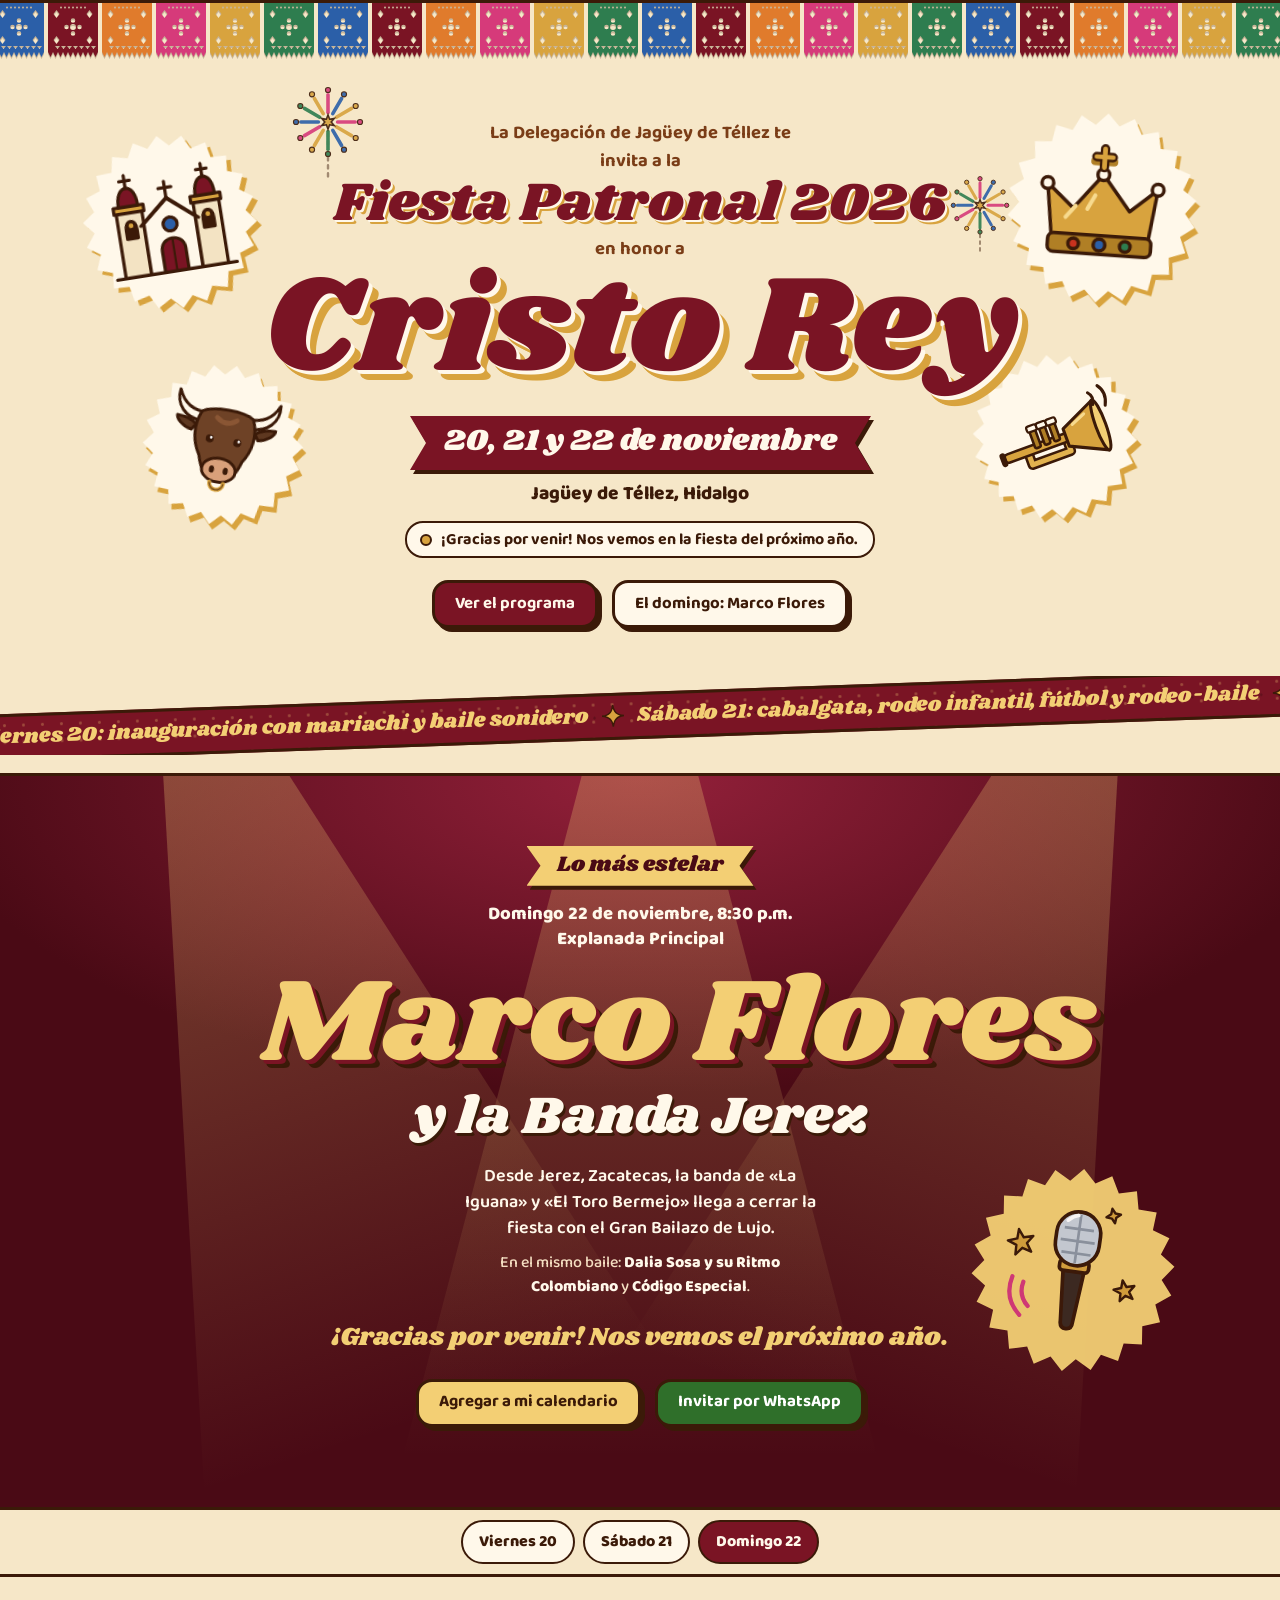
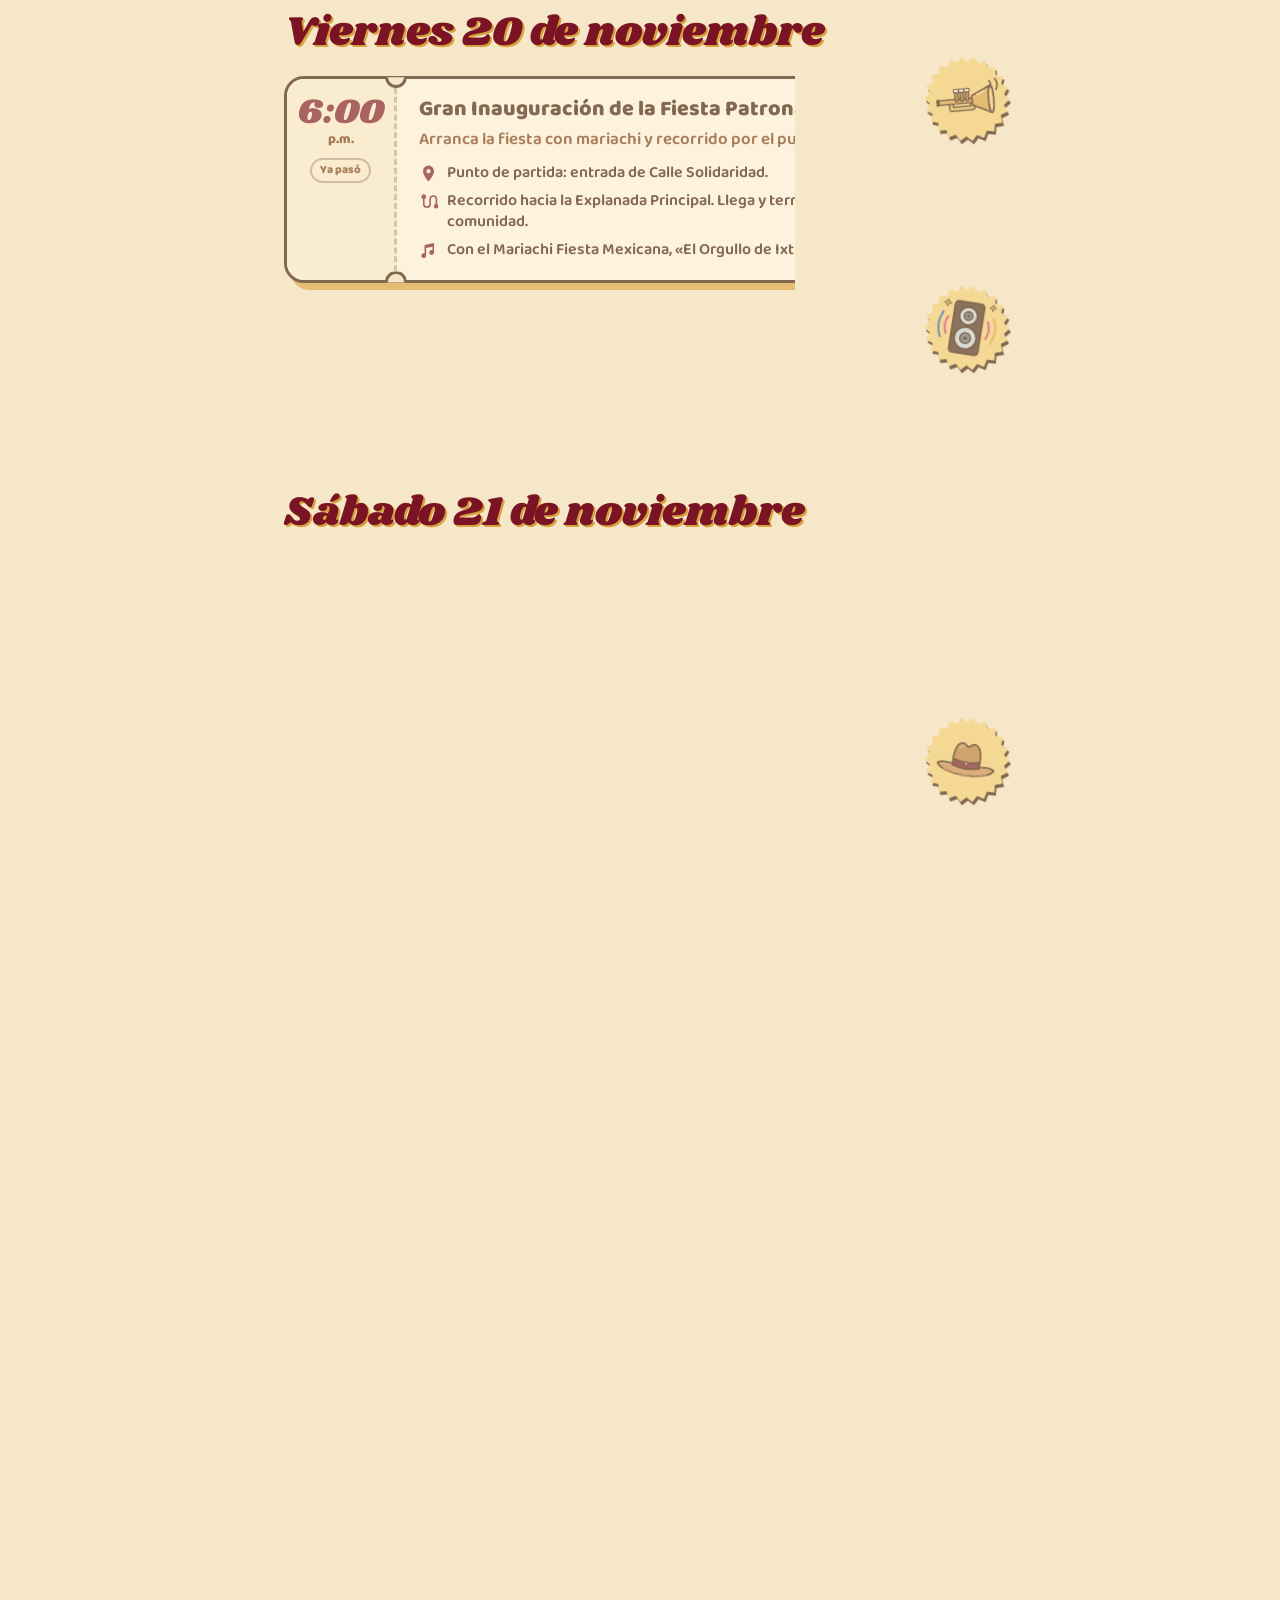
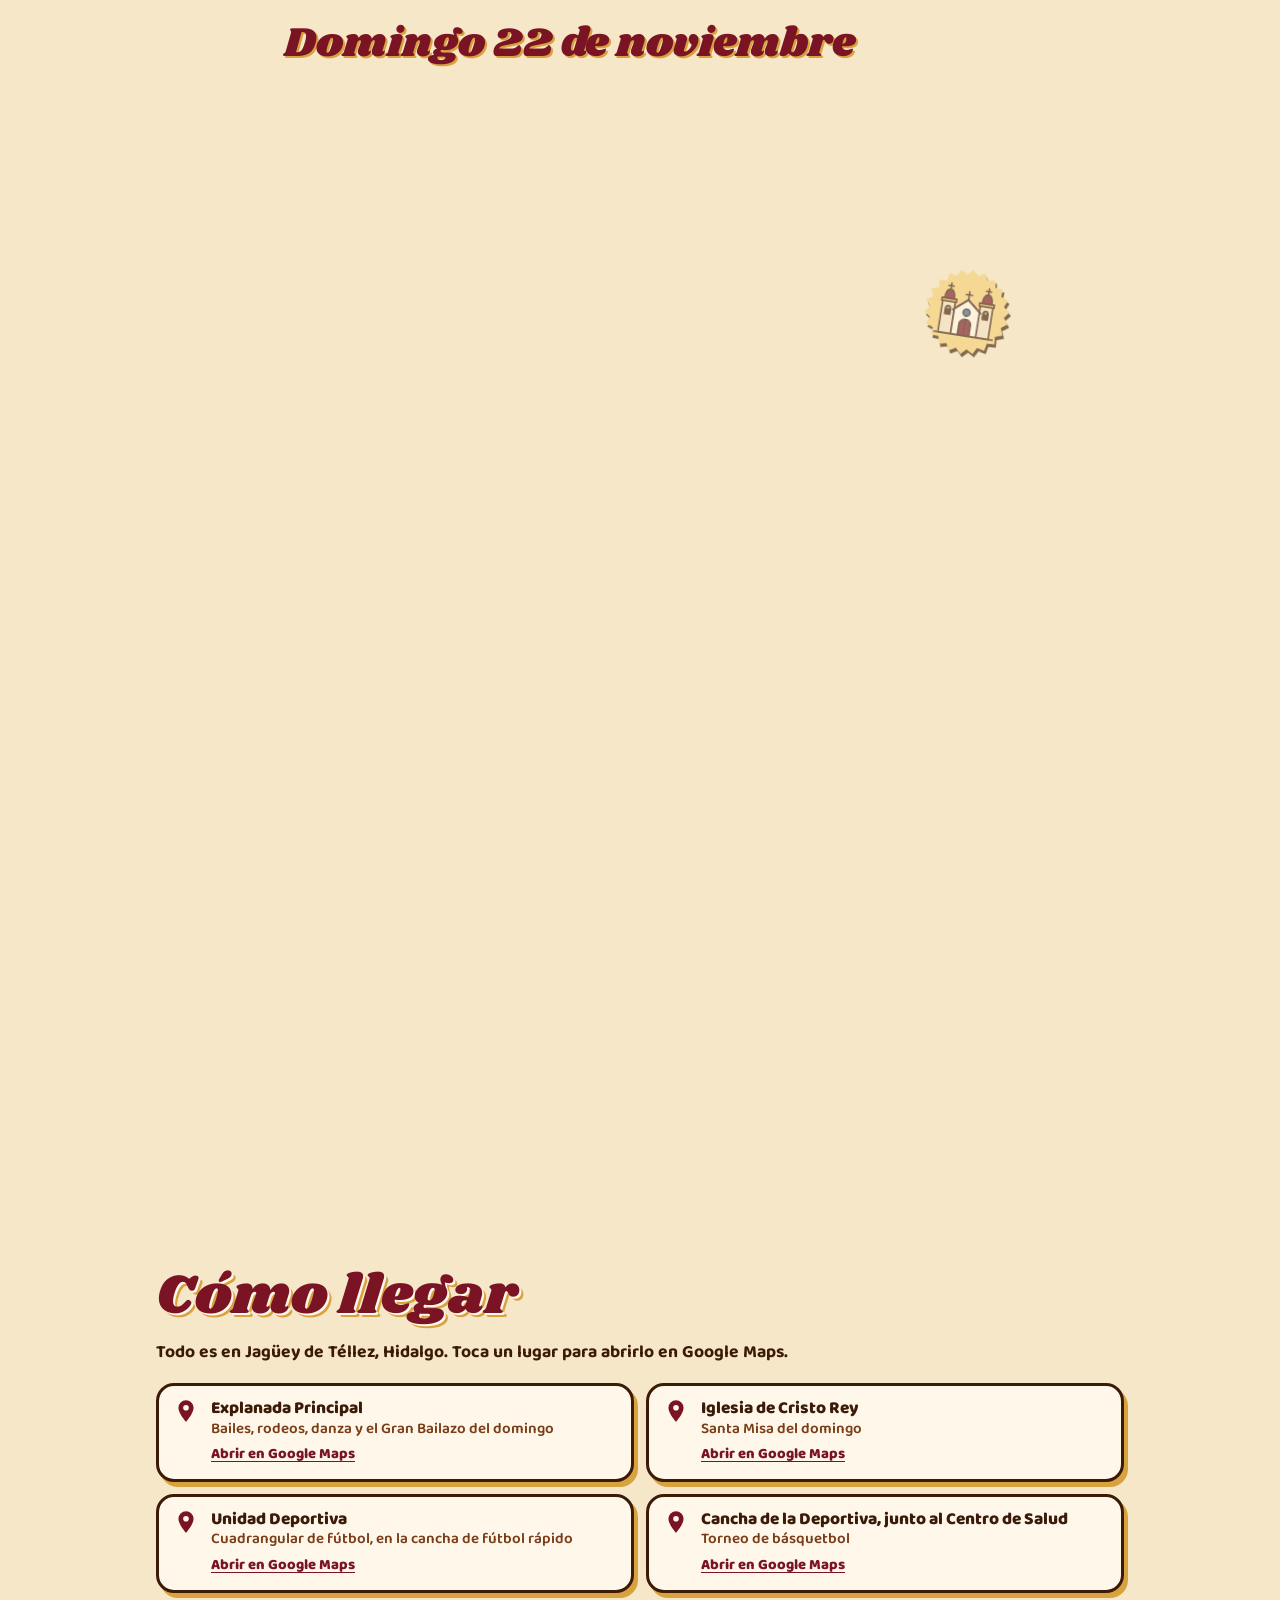
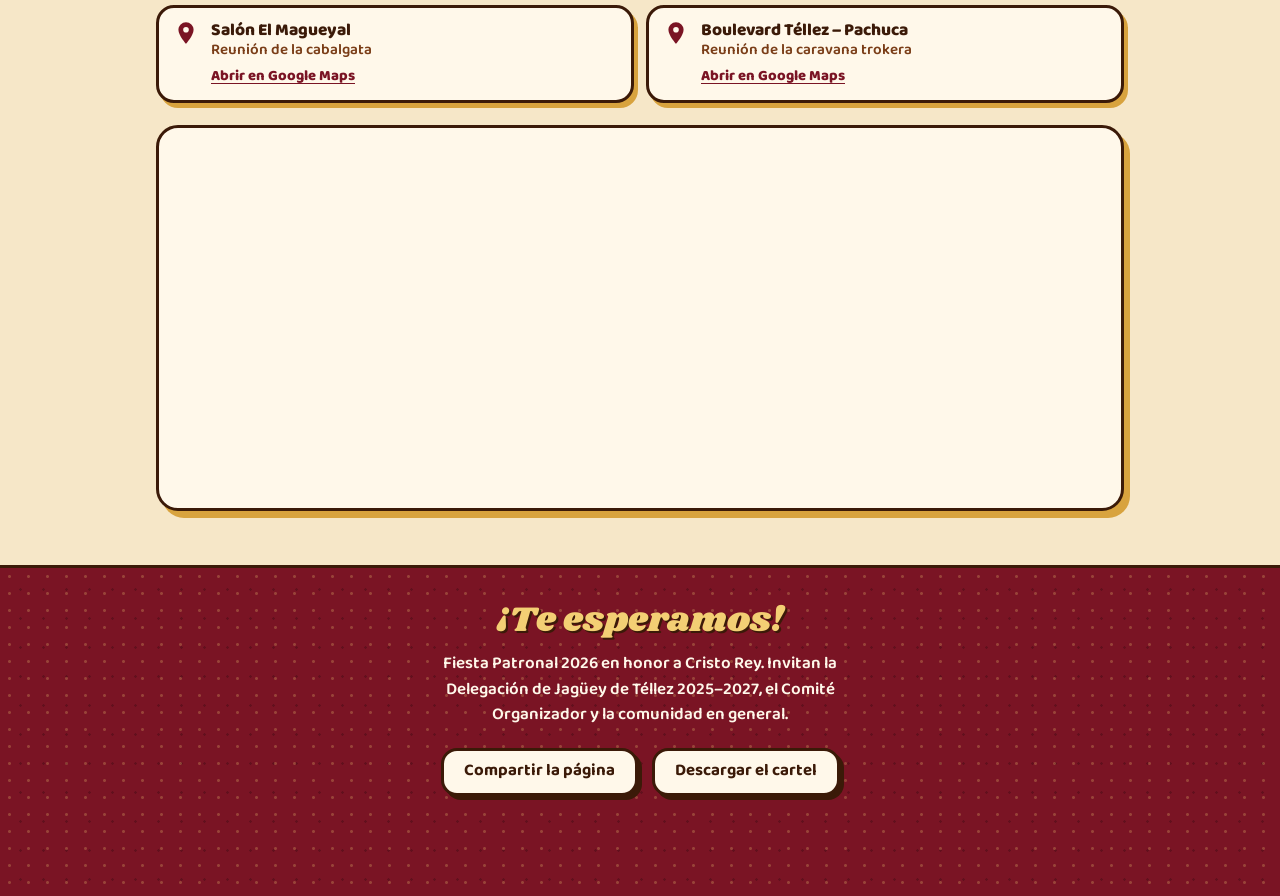
==== index.html @ e224f682 "Página de la Fiesta Patronal 2026 en honor a Cristo Rey Programa de los tres días tipo boleto con lo" ====
<!doctype html>
<html lang="es-MX">
<head>
  <meta charset="utf-8">
  <meta name="viewport" content="width=device-width, initial-scale=1, viewport-fit=cover">
  <title>Fiesta Patronal de Cristo Rey 2026 · Jagüey de Téllez · 20, 21 y 22 de noviembre</title>
  <meta name="description" content="Programa completo de la Fiesta Patronal 2026 en honor a Cristo Rey en Jagüey de Téllez, Hidalgo. Domingo 22, 8:30 p.m.: Marco Flores y la Banda Jerez en la Explanada Principal.">
  <meta name="theme-color" content="#7A1424">
  <link rel="canonical" href="https://ivanvl-18.github.io/Fiesta-Cristo-Rey/">

  <meta property="og:type" content="website">
  <meta property="og:locale" content="es_MX">
  <meta property="og:site_name" content="Fiesta de Cristo Rey · Jagüey de Téllez">
  <meta property="og:title" content="Fiesta Patronal de Cristo Rey 2026 en Jagüey de Téllez">
  <meta property="og:description" content="20, 21 y 22 de noviembre. Lo más estelar: domingo 22, 8:30 p.m., Marco Flores y la Banda Jerez. Mira todo el programa.">
  <meta property="og:url" content="https://ivanvl-18.github.io/Fiesta-Cristo-Rey/">
  <meta property="og:image" content="https://ivanvl-18.github.io/Fiesta-Cristo-Rey/img/og-image.jpg?v=1">
  <meta property="og:image:secure_url" content="https://ivanvl-18.github.io/Fiesta-Cristo-Rey/img/og-image.jpg?v=1">
  <meta property="og:image:type" content="image/jpeg">
  <meta property="og:image:width" content="1200">
  <meta property="og:image:height" content="630">
  <meta property="og:image:alt" content="Fiesta Patronal de Cristo Rey 2026 en Jagüey de Téllez. Domingo 22: Marco Flores y la Banda Jerez">
  <meta name="twitter:card" content="summary_large_image">
  <meta name="twitter:title" content="Fiesta Patronal de Cristo Rey 2026 en Jagüey de Téllez">
  <meta name="twitter:description" content="Domingo 22, 8:30 p.m.: Marco Flores y la Banda Jerez. Mira todo el programa.">
  <meta name="twitter:image" content="https://ivanvl-18.github.io/Fiesta-Cristo-Rey/img/og-image.jpg?v=1">

  <link rel="icon" href="favicon.ico" sizes="32x32">
  <link rel="icon" type="image/png" sizes="32x32" href="img/favicon-32.png">
  <link rel="icon" type="image/png" sizes="192x192" href="img/icon-192.png">
  <link rel="apple-touch-icon" href="img/apple-touch-icon.png">
  <meta name="apple-mobile-web-app-title" content="Cristo Rey">
  <link rel="manifest" href="site.webmanifest">

  <link rel="preload" href="fonts/shrikhand-latin-400-normal.woff2" as="font" type="font/woff2" crossorigin>
  <link rel="preload" href="fonts/baloo-2-latin-700-normal.woff2" as="font" type="font/woff2" crossorigin>
  <link rel="stylesheet" href="css/styles.css?v=1">

  <script type="application/ld+json">
  {
    "@context": "https://schema.org",
    "@type": "Festival",
    "name": "Fiesta Patronal 2026 en honor a Cristo Rey",
    "startDate": "2026-11-20T18:00:00-06:00",
    "endDate": "2026-11-23T02:30:00-06:00",
    "eventStatus": "https://schema.org/EventScheduled",
    "eventAttendanceMode": "https://schema.org/OfflineEventAttendanceMode",
    "url": "https://ivanvl-18.github.io/Fiesta-Cristo-Rey/",
    "image": "https://ivanvl-18.github.io/Fiesta-Cristo-Rey/img/og-image.jpg",
    "location": {
      "@type": "Place",
      "name": "Explanada Principal de Jagüey de Téllez",
      "address": { "@type": "PostalAddress", "addressLocality": "Jagüey de Téllez", "addressRegion": "Hidalgo", "addressCountry": "MX" }
    },
    "organizer": { "@type": "Organization", "name": "Delegación Jagüey de Téllez" },
    "subEvent": [{
      "@type": "MusicEvent",
      "name": "Gran Bailazo de Lujo con Marco Flores y la Banda Jerez",
      "startDate": "2026-11-22T20:30:00-06:00",
      "location": { "@type": "Place", "name": "Explanada Principal de Jagüey de Téllez", "address": { "@type": "PostalAddress", "addressLocality": "Jagüey de Téllez", "addressRegion": "Hidalgo", "addressCountry": "MX" } },
      "performer": [
        { "@type": "MusicGroup", "name": "Marco Flores y la Banda Jerez" },
        { "@type": "MusicGroup", "name": "Dalia Sosa y su Ritmo Colombiano" },
        { "@type": "MusicGroup", "name": "Código Especial" }
      ]
    }]
  }
  </script>
</head>
<body>
<svg xmlns="http://www.w3.org/2000/svg" class="sprite" aria-hidden="true" focusable="false">
<symbol id="i-sello" viewBox="0 0 120 120"><path d="M60.0 2.0 L67.3 9.5 L76.3 4.3 L81.2 13.6 L91.4 11.2 L93.4 21.5 L103.8 22.0 L102.9 32.4 L112.8 35.9 L108.9 45.6 L117.4 51.7 L111.0 60.0 L117.4 68.3 L108.9 74.4 L112.8 84.1 L102.9 87.6 L103.8 98.0 L93.4 98.5 L91.4 108.8 L81.2 106.4 L76.3 115.7 L67.3 110.5 L60.0 118.0 L52.7 110.5 L43.7 115.7 L38.8 106.4 L28.6 108.8 L26.6 98.5 L16.2 98.0 L17.1 87.6 L7.2 84.1 L11.1 74.4 L2.6 68.3 L9.0 60.0 L2.6 51.7 L11.1 45.6 L7.2 35.9 L17.1 32.4 L16.2 22.0 L26.6 21.5 L28.6 11.2 L38.8 13.6 L43.7 4.3 L52.7 9.5Z"/></symbol>
<symbol id="i-iglesia" viewBox="0 0 120 120"><g stroke="#3B1A08" stroke-width="3" stroke-linejoin="round" stroke-linecap="round">
  <path d="M12 106V46h24v60zM84 106V46h24v60z" fill="#F3E3C3"/>
  <path d="M10 46h28v-6H10zM82 46h28v-6H82z" fill="#D8A33E"/>
  <path d="M15 40c0-11 4-17 9-17s9 6 9 17zM87 40c0-11 4-17 9-17s9 6 9 17z" fill="#7A1424"/>
  <path d="M24 23V11M19 16h10M96 23V11M91 16h10" fill="none"/>
  <path d="M19 62c0-5 2-8 5-8s5 3 5 8v8H19zM91 62c0-5 2-8 5-8s5 3 5 8v8H91z" fill="#3B1A08"/>
  <path d="M36 106V58l24-20 24 20v48z" fill="#FFF8EA"/>
  <path d="M33 60l27-23 27 23" fill="none"/>
  <path d="M60 37V22M54 28h12" fill="none"/>
  <circle cx="60" cy="62" r="6.5" fill="#2B5FA8"/>
  <path d="M49 106V86c0-7 5-11 11-11s11 4 11 11v20z" fill="#7A1424"/>
  <path d="M4 106h112" fill="none"/>
</g>
<path d="M60 75v31" stroke="#3B1A08" stroke-width="2"/>
<g fill="#D8A33E"><circle cx="24" cy="58" r="2.2"/><circle cx="96" cy="58" r="2.2"/></g></symbol>
<symbol id="i-corona" viewBox="0 0 120 120"><g stroke="#3B1A08" stroke-width="3" stroke-linejoin="round" stroke-linecap="round">
  <path d="M60 34V14M52 21h16" fill="none" stroke="#B07F25" stroke-width="7"/>
  <path d="M60 34V14M52 21h16" fill="none" stroke="#3B1A08" stroke-width="3" opacity="0"/>
  <path d="M19 88L13 42l23 20 24-30 24 30 23-20-6 46z" fill="#D8A33E"/>
  <rect x="16" y="84" width="88" height="16" rx="5" fill="#B07F25"/>
  <circle cx="13" cy="42" r="5" fill="#FFF8EA"/><circle cx="107" cy="42" r="5" fill="#FFF8EA"/><circle cx="60" cy="32" r="5" fill="#FFF8EA"/>
  <circle cx="38" cy="92" r="4.5" fill="#C8321E"/><circle cx="60" cy="92" r="5" fill="#2B5FA8"/><circle cx="82" cy="92" r="4.5" fill="#2E7D4F"/>
</g>
<path d="M60 26V10M53 17h14" fill="none" stroke="#3B1A08" stroke-width="8" stroke-linecap="round"/>
<path d="M60 26V10M53 17h14" fill="none" stroke="#D8A33E" stroke-width="4" stroke-linecap="round"/>
<path d="M30 70l8-10M48 62l6-12" stroke="#F7DA8E" stroke-width="3.5" stroke-linecap="round"/></symbol>
<symbol id="i-trompeta" viewBox="0 0 120 120"><g transform="rotate(-14 60 60)">
  <path d="M30 64v14h40v-14" fill="none" stroke="#3B1A08" stroke-width="10" stroke-linecap="round" stroke-linejoin="round"/><path d="M30 64v14h40v-14" fill="none" stroke="#E2B24E" stroke-width="5" stroke-linecap="round" stroke-linejoin="round"/>
  <path d="M10 64h64" fill="none" stroke="#3B1A08" stroke-width="11" stroke-linecap="round" stroke-linejoin="round"/><path d="M10 64h64" fill="none" stroke="#D8A33E" stroke-width="6" stroke-linecap="round" stroke-linejoin="round"/>
  <path d="M70 55L106 38c5 12 5 40 0 52L70 73z" fill="#D8A33E" stroke="#3B1A08" stroke-width="3" stroke-linejoin="round"/>
  <ellipse cx="106" cy="64" rx="5" ry="26" fill="#F3CF74" stroke="#3B1A08" stroke-width="3"/>
  <g stroke="#3B1A08" stroke-width="2.5" fill="#B07F25">
    <rect x="38" y="46" width="6" height="18" rx="2"/><rect x="48" y="46" width="6" height="18" rx="2"/><rect x="58" y="46" width="6" height="18" rx="2"/>
  </g>
  <g fill="#FFF8EA" stroke="#3B1A08" stroke-width="2.2"><rect x="36" y="41" width="10" height="6" rx="2"/><rect x="46" y="41" width="10" height="6" rx="2"/><rect x="56" y="41" width="10" height="6" rx="2"/></g>
  <path d="M5 60v8" stroke="#3B1A08" stroke-width="6" stroke-linecap="round"/>
  <path d="M80 54l14-6" stroke="#F7DA8E" stroke-width="3" stroke-linecap="round"/>
</g>
<g fill="none" stroke="#3B1A08" stroke-width="3" stroke-linecap="round"><path d="M96 20q6 4 4 12"/><path d="M106 14q9 7 6 20"/></g></symbol>
<symbol id="i-bocina" viewBox="0 0 120 120"><g stroke="#3B1A08" stroke-width="3" stroke-linejoin="round">
  <rect x="32" y="12" width="56" height="98" rx="7" fill="#4A2A1A"/>
  <circle cx="60" cy="38" r="17" fill="#C9D1D9"/><circle cx="60" cy="38" r="8" fill="#6B7280"/>
  <circle cx="60" cy="80" r="21" fill="#C9D1D9"/><circle cx="60" cy="80" r="10" fill="#6B7280"/>
</g>
<circle cx="60" cy="38" r="3" fill="#3B1A08"/><circle cx="60" cy="80" r="3.5" fill="#3B1A08"/>
<g fill="none" stroke-width="4" stroke-linecap="round">
  <path d="M22 44q-8 16 0 32" stroke="#D63A7A"/><path d="M12 36q-12 24 0 48" stroke="#2B5FA8"/>
  <path d="M98 44q8 16 0 32" stroke="#D63A7A"/><path d="M108 36q12 24 0 48" stroke="#D8A33E"/>
</g>
<g fill="#D8A33E" stroke="#3B1A08" stroke-width="1.6"><path d="M18.0 11.0 L20.1 15.9 L25.0 18.0 L20.1 20.1 L18.0 25.0 L15.9 20.1 L11.0 18.0 L15.9 15.9Z"/><path d="M104.0 10.0 L105.8 14.2 L110.0 16.0 L105.8 17.8 L104.0 22.0 L102.2 17.8 L98.0 16.0 L102.2 14.2Z"/></g></symbol>
<symbol id="i-herradura" viewBox="0 0 120 120"><path d="M34 18C14 46 18 94 60 100c42-6 46-54 26-82" fill="none" stroke="#3B1A08" stroke-width="27" stroke-linecap="round"/>
<path d="M34 18C14 46 18 94 60 100c42-6 46-54 26-82" fill="none" stroke="#A9B3BC" stroke-width="20" stroke-linecap="round"/>
<path d="M30 34C20 58 26 88 60 92" fill="none" stroke="#E5EAEE" stroke-width="4" stroke-linecap="round"/>
<g fill="#3B1A08"><circle cx="31" cy="44" r="2.6"/><circle cx="28" cy="62" r="2.6"/><circle cx="33" cy="80" r="2.6"/><circle cx="89" cy="44" r="2.6"/><circle cx="92" cy="62" r="2.6"/><circle cx="87" cy="80" r="2.6"/></g>
<g stroke="#3B1A08" stroke-width="2.5" stroke-linejoin="round"><path d="M50 98l10 16 10-16z" fill="#7A1424"/><circle cx="60" cy="98" r="7" fill="#D8A33E"/></g></symbol>
<symbol id="i-sombrero" viewBox="0 0 120 120"><g stroke="#3B1A08" stroke-width="3" stroke-linejoin="round">
  <path d="M6 74c14 22 94 22 108 0-8-7-20-4-28-3H34c-8-1-20-4-28 3z" fill="#C98A4B"/>
  <path d="M35 74c-3-26 3-46 15-44 6 1 8 6 10 6s4-5 10-6c12-2 18 18 15 44z" fill="#B87835"/>
  <path d="M36 62c15 5 33 5 48 0l1 12c-16 5-34 5-50 0z" fill="#7A1424"/>
</g>
<path d="M44 40q4-6 8-4" fill="none" stroke="#DDA46A" stroke-width="3" stroke-linecap="round"/>
<path d="M20 84q40 12 80 0" fill="none" stroke="#9A6430" stroke-width="2.5" stroke-linecap="round"/>
<g fill="#D8A33E" stroke="#3B1A08" stroke-width="1.6"><path d="M60.0 63.0 L61.3 66.2 L64.8 66.5 L62.1 68.7 L62.9 72.0 L60.0 70.2 L57.1 72.0 L57.9 68.7 L55.2 66.5 L58.7 66.2Z"/></g></symbol>
<symbol id="i-balon" viewBox="0 0 120 120"><circle cx="60" cy="60" r="45" fill="#FFF8EA" stroke="#3B1A08" stroke-width="3"/>
<path d="M60.0 45.0L60.0 22.0M74.3 55.4L96.1 48.3M68.8 72.1L82.3 90.7M51.2 72.1L37.7 90.7M45.7 55.4L23.9 48.3" stroke="#3B1A08" stroke-width="2.6"/>
<path d="M46.2 18.2 L51.9 23.9 L68.1 23.9 L73.8 18.2ZM95.4 33.9 L91.8 41.2 L96.8 56.5 L104.0 60.3ZM95.7 85.7 L87.8 84.5 L74.7 94.0 L73.4 101.9ZM46.6 101.9 L45.3 94.0 L32.2 84.5 L24.3 85.7ZM16.0 60.3 L23.2 56.5 L28.2 41.2 L24.6 33.9Z" fill="#3B1A08" stroke="#3B1A08" stroke-width="2" stroke-linejoin="round"/>
<path d="M60.0 45.0 L74.3 55.4 L68.8 72.1 L51.2 72.1 L45.7 55.4Z" fill="#3B1A08"/>
<path d="M30 40q8-12 22-16" fill="none" stroke="#FFFFFF" stroke-width="4" stroke-linecap="round"/></symbol>
<symbol id="i-toro" viewBox="0 0 120 120"><g stroke="#3B1A08" stroke-width="3" stroke-linejoin="round" stroke-linecap="round">
  <path d="M36 40C18 40 7 28 9 12c6 14 16 19 31 19z" fill="#FFF8EA"/>
  <path d="M84 40c18 0 29-12 27-28-6 14-16 19-31 19z" fill="#FFF8EA"/>
  <path d="M26 50c-10-2-16-8-16-12 8 0 15 2 20 6zM94 50c10-2 16-8 16-12-8 0-15 2-20 6z" fill="#5E3820"/>
  <path d="M34 30c10-7 42-7 52 0 7 15 4 32-4 44-4 14-11 24-22 24s-18-10-22-24c-8-12-11-29-4-44z" fill="#6E4226"/>
  <ellipse cx="60" cy="86" rx="17" ry="12" fill="#D9A07A"/>
  <path d="M53 99a7 7 0 0 0 14 0" fill="none" stroke="#D8A33E" stroke-width="4"/>
</g>
<path d="M53 99a7 7 0 0 0 14 0" fill="none" stroke="#3B1A08" stroke-width="1.5" opacity=".6"/>
<g fill="#3B1A08"><ellipse cx="53" cy="86" rx="2.6" ry="3.6"/><ellipse cx="67" cy="86" rx="2.6" ry="3.6"/><circle cx="46" cy="56" r="4"/><circle cx="74" cy="56" r="4"/></g>
<g fill="#FFFFFF"><circle cx="47.3" cy="54.6" r="1.3"/><circle cx="75.3" cy="54.6" r="1.3"/></g>
<path d="M50 34q10 8 20 0" fill="none" stroke="#8A5634" stroke-width="5" stroke-linecap="round"/></symbol>
<symbol id="i-trailer" viewBox="0 0 120 120"><g stroke="#3B1A08" stroke-width="3" stroke-linejoin="round">
  <rect x="6" y="34" width="62" height="48" rx="3" fill="#FFF8EA"/>
  <path d="M68 46h22l14 16v22H68z" fill="#C8321E"/>
  <path d="M80 50h9l10 12H80z" fill="#BFE0F5"/>
  <rect x="70" y="24" width="6" height="22" rx="2" fill="#C9D1D9"/>
  <path d="M100 76h8v8h-8z" fill="#D8A33E"/>
</g>
<path d="M14 46h46M14 58h46M14 70h46" stroke="#D8A33E" stroke-width="4" stroke-linecap="round"/>
<g stroke="#3B1A08" stroke-width="3"><circle cx="22" cy="88" r="9" fill="#2A2A2A"/><circle cx="42" cy="88" r="9" fill="#2A2A2A"/><circle cx="78" cy="88" r="9" fill="#2A2A2A"/><circle cx="96" cy="88" r="9" fill="#2A2A2A"/></g>
<g fill="#C9D1D9"><circle cx="22" cy="88" r="3.5"/><circle cx="42" cy="88" r="3.5"/><circle cx="78" cy="88" r="3.5"/><circle cx="96" cy="88" r="3.5"/></g>
<g fill="none" stroke="#3B1A08" stroke-width="2.5" stroke-linecap="round" opacity=".55"><path d="M73 18q-4-4 0-8"/><path d="M80 16q-4-4 0-8"/></g></symbol>
<symbol id="i-basquet" viewBox="0 0 120 120"><circle cx="60" cy="62" r="43" fill="#E07B2C" stroke="#3B1A08" stroke-width="3"/>
<g fill="none" stroke="#3B1A08" stroke-width="3" stroke-linecap="round">
  <path d="M17 62h86M60 19v86"/>
  <path d="M30 31c14 16 14 46 0 62M90 31c-14 16-14 46 0 62"/>
</g>
<path d="M34 38q8-10 20-13" fill="none" stroke="#F6B26B" stroke-width="4" stroke-linecap="round"/></symbol>
<symbol id="i-danza" viewBox="0 0 120 120"><g stroke="#3B1A08" stroke-width="3" stroke-linejoin="round" stroke-linecap="round">
  <path d="M51 40C32 58 14 80 6 100c8 6 14-2 20 4 6-6 13 2 19-4 6 6 13-2 19 4 6-6 13 2 19-4 6 6 12-2 18 4 6-6 10 2 14-4-8-20-26-42-45-60z" fill="#D63A7A"/>
  <path d="M48 20c-6 2-10 8-9 14l9 2 2 6h20l2-6 9-2c1-6-3-12-9-14-6 4-18 4-24 0z" fill="#FFF8EA"/>
</g>
<path d="M20 86c26 6 54 6 80 0" fill="none" stroke="#D8A33E" stroke-width="5" stroke-linecap="round"/>
<path d="M14 96c30 5 62 5 92 0" fill="none" stroke="#2E7D4F" stroke-width="4" stroke-linecap="round"/>
<path d="M32 68c18 5 38 5 56 0" fill="none" stroke="#2B5FA8" stroke-width="4" stroke-linecap="round"/>
<path d="M51 42h18" stroke="#7A1424" stroke-width="5" stroke-linecap="round"/>
<g fill="#D8A33E" stroke="#3B1A08" stroke-width="1.6"><path d="M100.0 19.0 L102.1 23.9 L107.0 26.0 L102.1 28.1 L100.0 33.0 L97.9 28.1 L93.0 26.0 L97.9 23.9Z"/><path d="M18.0 28.0 L19.8 32.2 L24.0 34.0 L19.8 35.8 L18.0 40.0 L16.2 35.8 L12.0 34.0 L16.2 32.2Z"/></g></symbol>
<symbol id="i-microfono" viewBox="0 0 120 120"><g transform="rotate(18 60 60)">
  <g stroke="#3B1A08" stroke-width="3" stroke-linejoin="round">
    <path d="M51 56h18l-4 46c0 4-2 6-5 6s-5-2-5-6z" fill="#3B2A22"/>
    <rect x="48" y="52" width="24" height="9" rx="3" fill="#D8A33E"/>
    <rect x="42" y="12" width="36" height="44" rx="18" fill="#C9D1D9"/>
  </g>
  <path d="M48 26h24M46 36h28M48 46h24M60 14v40" stroke="#8D97A3" stroke-width="2.2"/>
  <path d="M50 20q4-4 8-5" stroke="#FFFFFF" stroke-width="3" stroke-linecap="round" fill="none"/>
</g>
<g fill="#D8A33E" stroke="#3B1A08" stroke-width="2" stroke-linejoin="round">
  <path d="M22.0 19.0 L24.7 26.3 L32.5 26.6 L26.4 31.4 L28.5 38.9 L22.0 34.6 L15.5 38.9 L17.6 31.4 L11.5 26.6 L19.3 26.3Z"/><path d="M98.0 75.0 L100.2 80.9 L106.6 81.2 L101.6 85.2 L103.3 91.3 L98.0 87.8 L92.7 91.3 L94.4 85.2 L89.4 81.2 L95.8 80.9Z"/><path d="M100.0 16.0 L101.8 20.2 L106.0 22.0 L101.8 23.8 L100.0 28.0 L98.2 23.8 L94.0 22.0 L98.2 20.2Z"/>
</g>
<g fill="none" stroke="#D63A7A" stroke-width="3.5" stroke-linecap="round"><path d="M18 62q-6 10 0 20"/><path d="M10 56q-10 16 0 32"/></g></symbol>
<symbol id="i-cohete" viewBox="0 0 120 120"><path d="M60 118V64" stroke="#3B1A08" stroke-width="3" stroke-dasharray="4 6" stroke-linecap="round" opacity=".5"/>
<path d="M72.0 50.0L94.0 50.0" stroke="#D63A7A" stroke-width="4.5" stroke-linecap="round"/><circle cx="100.0" cy="50.0" r="3.2" fill="#D63A7A" stroke="#3B1A08" stroke-width="1.4"/><path d="M70.4 56.0L89.4 67.0" stroke="#D8A33E" stroke-width="4.5" stroke-linecap="round"/><circle cx="94.6" cy="70.0" r="3.2" fill="#D8A33E" stroke="#3B1A08" stroke-width="1.4"/><path d="M66.0 60.4L77.0 79.4" stroke="#2B5FA8" stroke-width="4.5" stroke-linecap="round"/><circle cx="80.0" cy="84.6" r="3.2" fill="#2B5FA8" stroke="#3B1A08" stroke-width="1.4"/><path d="M60.0 62.0L60.0 84.0" stroke="#2E7D4F" stroke-width="4.5" stroke-linecap="round"/><circle cx="60.0" cy="90.0" r="3.2" fill="#2E7D4F" stroke="#3B1A08" stroke-width="1.4"/><path d="M54.0 60.4L43.0 79.4" stroke="#D8A33E" stroke-width="4.5" stroke-linecap="round"/><circle cx="40.0" cy="84.6" r="3.2" fill="#D8A33E" stroke="#3B1A08" stroke-width="1.4"/><path d="M49.6 56.0L30.6 67.0" stroke="#D63A7A" stroke-width="4.5" stroke-linecap="round"/><circle cx="25.4" cy="70.0" r="3.2" fill="#D63A7A" stroke="#3B1A08" stroke-width="1.4"/><path d="M48.0 50.0L26.0 50.0" stroke="#2B5FA8" stroke-width="4.5" stroke-linecap="round"/><circle cx="20.0" cy="50.0" r="3.2" fill="#2B5FA8" stroke="#3B1A08" stroke-width="1.4"/><path d="M49.6 44.0L30.6 33.0" stroke="#2E7D4F" stroke-width="4.5" stroke-linecap="round"/><circle cx="25.4" cy="30.0" r="3.2" fill="#2E7D4F" stroke="#3B1A08" stroke-width="1.4"/><path d="M54.0 39.6L43.0 20.6" stroke="#D8A33E" stroke-width="4.5" stroke-linecap="round"/><circle cx="40.0" cy="15.4" r="3.2" fill="#D8A33E" stroke="#3B1A08" stroke-width="1.4"/><path d="M60.0 38.0L60.0 16.0" stroke="#D63A7A" stroke-width="4.5" stroke-linecap="round"/><circle cx="60.0" cy="10.0" r="3.2" fill="#D63A7A" stroke="#3B1A08" stroke-width="1.4"/><path d="M66.0 39.6L77.0 20.6" stroke="#2B5FA8" stroke-width="4.5" stroke-linecap="round"/><circle cx="80.0" cy="15.4" r="3.2" fill="#2B5FA8" stroke="#3B1A08" stroke-width="1.4"/><path d="M70.4 44.0L89.4 33.0" stroke="#D8A33E" stroke-width="4.5" stroke-linecap="round"/><circle cx="94.6" cy="30.0" r="3.2" fill="#D8A33E" stroke="#3B1A08" stroke-width="1.4"/>
<g fill="#D8A33E" stroke="#3B1A08" stroke-width="2"><path d="M60.0 41.0 L62.0 46.5 L67.8 45.5 L64.0 50.0 L67.8 54.5 L62.0 53.5 L60.0 59.0 L58.0 53.5 L52.2 54.5 L56.0 50.0 L52.2 45.5 L58.0 46.5Z"/></g></symbol>
<symbol id="i-picado" viewBox="0 0 100 110"><path fill="currentColor" fill-rule="evenodd" d="M0 0H100V98L95 108L90 98L85 108L80 98L75 108L70 98L65 108L60 98L55 108L50 98L45 108L40 98L35 108L30 98L25 108L20 98L15 108L10 98L5 108L0 98Z M44.0 48.0a6 6 0 1 0 12 0a6 6 0 1 0 -12 0Z M45.4 35.0a4.6 4.6 0 1 0 9.2 0a4.6 4.6 0 1 0 -9.2 0Z M58.4 48.0a4.6 4.6 0 1 0 9.2 0a4.6 4.6 0 1 0 -9.2 0Z M45.4 61.0a4.6 4.6 0 1 0 9.2 0a4.6 4.6 0 1 0 -9.2 0Z M32.4 48.0a4.6 4.6 0 1 0 9.2 0a4.6 4.6 0 1 0 -9.2 0Z M17 14L23 22L17 30L11 22Z M83 14L89 22L83 30L77 22Z M17 66L23 74L17 82L11 74Z M83 66L89 74L83 82L77 74Z M24.0 9.0a2 2 0 1 0 4 0a2 2 0 1 0 -4 0Z M32.0 9.0a2 2 0 1 0 4 0a2 2 0 1 0 -4 0Z M40.0 9.0a2 2 0 1 0 4 0a2 2 0 1 0 -4 0Z M48.0 9.0a2 2 0 1 0 4 0a2 2 0 1 0 -4 0Z M56.0 9.0a2 2 0 1 0 4 0a2 2 0 1 0 -4 0Z M64.0 9.0a2 2 0 1 0 4 0a2 2 0 1 0 -4 0Z M72.0 9.0a2 2 0 1 0 4 0a2 2 0 1 0 -4 0Z M14 86L19 92L24 86Z M26 86L31 92L36 86Z M38 86L43 92L48 86Z M50 86L55 92L60 86Z M62 86L67 92L72 86Z M74 86L79 92L84 86Z M86 86L91 92L96 86Z"/></symbol>
<symbol id="i-destello" viewBox="0 0 24 24"><path d="M12 0C13 8 16 11 24 12C16 13 13 16 12 24C11 16 8 13 0 12C8 11 11 8 12 0Z" fill="#D8A33E" stroke="#3B1A08" stroke-width="1.6" stroke-linejoin="round"/></symbol>
<symbol id="i-pin" viewBox="0 0 24 24"><path d="M12 2a7 7 0 0 0-7 7c0 5.2 7 13 7 13s7-7.8 7-13a7 7 0 0 0-7-7zm0 9.6a2.6 2.6 0 1 1 0-5.2 2.6 2.6 0 0 1 0 5.2z" fill="currentColor"/></symbol>
<symbol id="i-nota" viewBox="0 0 24 24"><path d="M9 18.5a3 3 0 1 1-2-2.83V5l12-2.5v12a3 3 0 1 1-2-2.83V7.2L9 8.9z" fill="currentColor"/></symbol>
<symbol id="i-gente" viewBox="0 0 24 24"><path d="M8.5 11a3.5 3.5 0 1 0 0-7 3.5 3.5 0 0 0 0 7zm7 0a3 3 0 1 0 0-6 3 3 0 0 0 0 6zM2 20c0-3.6 2.9-6.5 6.5-6.5S15 16.4 15 20zm14 0c0-2-.7-3.8-1.9-5.2.4-.1.9-.2 1.4-.2 3 0 5.5 2.4 5.5 5.4z" fill="currentColor"/></symbol>
<symbol id="i-ruta" viewBox="0 0 24 24"><path d="M6 3a3 3 0 0 1 1 5.83V15a3 3 0 0 0 6 0V9a5 5 0 0 1 10 0v6.17A3 3 0 1 1 21 15V9a3 3 0 0 0-6 0v6a5 5 0 0 1-10 0V8.83A3 3 0 0 1 6 3z" fill="currentColor"/></symbol>
<symbol id="i-regalo" viewBox="0 0 24 24"><path d="M20 7h-2.2A3 3 0 0 0 12 4.4 3 3 0 0 0 6.2 7H4a1 1 0 0 0-1 1v3h18V8a1 1 0 0 0-1-1zM9 7a1 1 0 1 1 1.7-.7L12 7zm6 0h-2.7l1.3-.7A1 1 0 1 1 15 7zM4 13v7a1 1 0 0 0 1 1h6v-8zm9 8h6a1 1 0 0 0 1-1v-7h-7z" fill="currentColor"/></symbol>
</svg>

<a class="saltar" href="#programa">Saltar al programa</a>

<div class="picado" aria-hidden="true"><svg class="bandera" viewBox="0 0 100 110" style="--c:#D63A7A"><use href="#i-picado"/></svg><svg class="bandera" viewBox="0 0 100 110" style="--c:#D8A33E"><use href="#i-picado"/></svg><svg class="bandera" viewBox="0 0 100 110" style="--c:#2E7D4F"><use href="#i-picado"/></svg><svg class="bandera" viewBox="0 0 100 110" style="--c:#2B5FA8"><use href="#i-picado"/></svg><svg class="bandera" viewBox="0 0 100 110" style="--c:#7A1424"><use href="#i-picado"/></svg><svg class="bandera" viewBox="0 0 100 110" style="--c:#E07B2C"><use href="#i-picado"/></svg><svg class="bandera" viewBox="0 0 100 110" style="--c:#D63A7A"><use href="#i-picado"/></svg><svg class="bandera" viewBox="0 0 100 110" style="--c:#D8A33E"><use href="#i-picado"/></svg><svg class="bandera" viewBox="0 0 100 110" style="--c:#2E7D4F"><use href="#i-picado"/></svg><svg class="bandera" viewBox="0 0 100 110" style="--c:#2B5FA8"><use href="#i-picado"/></svg><svg class="bandera" viewBox="0 0 100 110" style="--c:#7A1424"><use href="#i-picado"/></svg><svg class="bandera" viewBox="0 0 100 110" style="--c:#E07B2C"><use href="#i-picado"/></svg><svg class="bandera" viewBox="0 0 100 110" style="--c:#D63A7A"><use href="#i-picado"/></svg><svg class="bandera" viewBox="0 0 100 110" style="--c:#D8A33E"><use href="#i-picado"/></svg><svg class="bandera" viewBox="0 0 100 110" style="--c:#2E7D4F"><use href="#i-picado"/></svg><svg class="bandera" viewBox="0 0 100 110" style="--c:#2B5FA8"><use href="#i-picado"/></svg><svg class="bandera" viewBox="0 0 100 110" style="--c:#7A1424"><use href="#i-picado"/></svg><svg class="bandera" viewBox="0 0 100 110" style="--c:#E07B2C"><use href="#i-picado"/></svg><svg class="bandera" viewBox="0 0 100 110" style="--c:#D63A7A"><use href="#i-picado"/></svg><svg class="bandera" viewBox="0 0 100 110" style="--c:#D8A33E"><use href="#i-picado"/></svg><svg class="bandera" viewBox="0 0 100 110" style="--c:#2E7D4F"><use href="#i-picado"/></svg><svg class="bandera" viewBox="0 0 100 110" style="--c:#2B5FA8"><use href="#i-picado"/></svg><svg class="bandera" viewBox="0 0 100 110" style="--c:#7A1424"><use href="#i-picado"/></svg><svg class="bandera" viewBox="0 0 100 110" style="--c:#E07B2C"><use href="#i-picado"/></svg><svg class="bandera" viewBox="0 0 100 110" style="--c:#D63A7A"><use href="#i-picado"/></svg><svg class="bandera" viewBox="0 0 100 110" style="--c:#D8A33E"><use href="#i-picado"/></svg><svg class="bandera" viewBox="0 0 100 110" style="--c:#2E7D4F"><use href="#i-picado"/></svg><svg class="bandera" viewBox="0 0 100 110" style="--c:#2B5FA8"><use href="#i-picado"/></svg><svg class="bandera" viewBox="0 0 100 110" style="--c:#7A1424"><use href="#i-picado"/></svg><svg class="bandera" viewBox="0 0 100 110" style="--c:#E07B2C"><use href="#i-picado"/></svg></div>

<header class="portada">
  <div class="portada__stickers" aria-hidden="true">
    <div class="sticker sticker--1">
      <svg class="sticker__sello" viewBox="0 0 120 120"><use href="#i-sello"/></svg>
      <svg class="sticker__dibujo" viewBox="0 0 120 120"><use href="#i-iglesia"/></svg>
    </div>
    <div class="sticker sticker--2">
      <svg class="sticker__sello" viewBox="0 0 120 120"><use href="#i-sello"/></svg>
      <svg class="sticker__dibujo" viewBox="0 0 120 120"><use href="#i-corona"/></svg>
    </div>
    <div class="sticker sticker--3">
      <svg class="sticker__sello" viewBox="0 0 120 120"><use href="#i-sello"/></svg>
      <svg class="sticker__dibujo" viewBox="0 0 120 120"><use href="#i-toro"/></svg>
    </div>
    <div class="sticker sticker--4">
      <svg class="sticker__sello" viewBox="0 0 120 120"><use href="#i-sello"/></svg>
      <svg class="sticker__dibujo" viewBox="0 0 120 120"><use href="#i-trompeta"/></svg>
    </div>
    <svg class="chispa chispa--1" viewBox="0 0 120 120"><use href="#i-cohete"/></svg>
    <svg class="chispa chispa--2" viewBox="0 0 120 120"><use href="#i-cohete"/></svg>
  </div>

  <p class="portada__invita">La Delegación de Jagüey de Téllez te invita a la</p>
  <h1 class="titulo">
    <span class="titulo__antes">Fiesta Patronal 2026</span>
    <span class="titulo__honor">en honor a</span>
    <span class="titulo__nombre">Cristo Rey</span>
  </h1>
  <p class="cinta"><span>20, 21 y 22 de noviembre</span></p>
  <p class="portada__lugar">Jagüey de Téllez, Hidalgo</p>
  <p class="en-vivo" id="en-vivo"><span class="en-vivo__punto" aria-hidden="true"></span><span id="en-vivo-texto">Tres días de fiesta para toda la familia</span></p>
  <div class="portada__botones">
    <a class="btn btn--principal" href="#programa">Ver el programa</a>
    <a class="btn btn--secundario" href="#estelar">El domingo: Marco Flores</a>
  </div>
</header>

<div class="liston-caja" aria-hidden="true">
  <div class="liston"><div class="liston__pista" id="liston"></div></div>
</div>

<section class="estelar" id="estelar" aria-labelledby="estelar-titulo">
  <div class="estelar__luces" aria-hidden="true"><span></span><span></span><span></span></div>
  <div class="estelar__contenido">
    <p class="estelar__cinta"><span>Lo más estelar</span></p>
    <p class="estelar__cuando">Domingo 22 de noviembre, 8:30 p.m.<br>Explanada Principal</p>
    <h2 class="estelar__nombre" id="estelar-titulo">
      <span class="estelar__marco">Marco Flores</span>
      <span class="estelar__banda">y la Banda Jerez</span>
    </h2>
    <p class="estelar__texto">Desde Jerez, Zacatecas, la banda de «La Iguana» y «El Toro Bermejo» llega a cerrar la fiesta con el Gran Bailazo de Lujo.</p>
    <p class="estelar__tambien">En el mismo baile: <strong>Dalia Sosa y su Ritmo Colombiano</strong> y <strong>Código Especial</strong>.</p>

    <div class="cuenta" id="cuenta">
      <p class="cuenta__titulo" id="cuenta-titulo">Faltan</p>
      <div class="cuenta__cajas" id="cuenta-cajas">
        <div class="cuenta__caja"><b id="c-dias">–</b><span>días</span></div>
        <div class="cuenta__caja"><b id="c-horas">–</b><span>horas</span></div>
        <div class="cuenta__caja"><b id="c-min">–</b><span>min</span></div>
        <div class="cuenta__caja"><b id="c-seg">–</b><span>seg</span></div>
      </div>
    </div>

    <div class="estelar__botones">
      <a class="btn btn--oro" id="calendario" href="bailazo.ics">Agregar a mi calendario</a>
      <a class="btn btn--whatsapp" id="invitar" href="https://wa.me/" target="_blank" rel="noopener">Invitar por WhatsApp</a>
    </div>
  </div>
  <div class="estelar__micro" aria-hidden="true">
    <svg class="estelar__sello" viewBox="0 0 120 120"><use href="#i-sello"/></svg>
    <svg class="estelar__dibujo" viewBox="0 0 120 120"><use href="#i-microfono"/></svg>
  </div>
</section>

<div class="carta">
  <nav class="dias" aria-label="Días de la fiesta">
    <ul class="dias__lista" id="dias"></ul>
  </nav>
  <main class="programa" id="programa" tabindex="-1">
    <h2 class="sr-only">Programa</h2>
    <div id="programa-contenido">
      <noscript><p class="sin-js">Para ver el programa completo, activa JavaScript o <a href="img/programa.jpg">abre el cartel</a>.</p></noscript>
    </div>
  </main>
</div>

<section class="llegar" id="como-llegar" aria-labelledby="llegar-titulo">
  <h2 class="seccion__titulo" id="llegar-titulo">Cómo llegar</h2>
  <p class="llegar__texto">Todo es en Jagüey de Téllez, Hidalgo. Toca un lugar para abrirlo en Google Maps.</p>
  <ul class="lugares" id="lugares"></ul>
  <div class="mapa">
    <iframe title="Mapa de Jagüey de Téllez, Hidalgo" src="https://maps.google.com/maps?q=Jag%C3%BCey%20de%20T%C3%A9llez%2C%20Hidalgo&amp;hl=es&amp;z=15&amp;output=embed" loading="lazy" referrerpolicy="strict-origin-when-cross-origin" allowfullscreen></iframe>
  </div>
</section>

<footer class="pie" id="pie">
  <p class="pie__titulo">¡Te esperamos!</p>
  <p class="pie__texto">Fiesta Patronal 2026 en honor a Cristo Rey. Invitan la Delegación de Jagüey de Téllez 2025–2027, el Comité Organizador y la comunidad en general.</p>
  <div class="pie__botones">
    <button class="btn btn--crema" type="button" id="compartir">Compartir la página</button>
    <a class="btn btn--crema" href="img/programa.jpg" download="programa-fiesta-cristo-rey-2026.jpg">Descargar el cartel</a>
  </div>
</footer>

<a class="flotante" id="flotante" href="https://wa.me/" target="_blank" rel="noopener" hidden>
  <svg viewBox="0 0 24 24" aria-hidden="true"><path d="M12 3a9 9 0 0 0-7.8 13.5L3 21l4.6-1.2A9 9 0 1 0 12 3z"/></svg>
  Invitar por WhatsApp
</a>

<p class="aviso" id="aviso" role="status" aria-live="polite"></p>

<script src="js/programa.js?v=1" defer></script>
<script src="js/app.js?v=1" defer></script>
</body>
</html>
---- css/styles.css ----
/* Fiesta Patronal 2026 en honor a Cristo Rey, Jagüey de Téllez.
   Colores tomados del cartel oficial: pergamino, rojo vino y dorado. */

@font-face { font-family: "Shrikhand"; src: url("../fonts/shrikhand-latin-400-normal.woff2") format("woff2"); font-weight: 400; font-display: swap; }
@font-face { font-family: "Baloo 2"; src: url("../fonts/baloo-2-latin-500-normal.woff2") format("woff2"); font-weight: 500; font-display: swap; }
@font-face { font-family: "Baloo 2"; src: url("../fonts/baloo-2-latin-600-normal.woff2") format("woff2"); font-weight: 600; font-display: swap; }
@font-face { font-family: "Baloo 2"; src: url("../fonts/baloo-2-latin-700-normal.woff2") format("woff2"); font-weight: 700; font-display: swap; }
@font-face { font-family: "Baloo 2"; src: url("../fonts/baloo-2-latin-800-normal.woff2") format("woff2"); font-weight: 800; font-display: swap; }

:root {
  --pergamino: #F6E7C8;
  --papel: #FBEFD3;
  --crema: #FFF8EA;
  --vino: #7A1424;
  --vino-oscuro: #4A0A15;
  --oro: #D8A33E;
  --oro-claro: #F3CF74;
  --cacao: #3B1A08;
  --canela: #7A3D17;
  --verde: #2E7D4F;
  --whatsapp: #2F6F2A;

  --display: "Shrikhand", "Baloo 2", Georgia, serif;
  --texto: "Baloo 2", system-ui, -apple-system, "Segoe UI", Roboto, sans-serif;
  --borde: 3px solid var(--cacao);
  --nav-alto: 64px;
}

*, *::before, *::after { box-sizing: border-box; }

html {
  -webkit-text-size-adjust: 100%;
  scroll-behavior: smooth;
  scroll-padding-top: calc(var(--nav-alto) + 10px);
}

body {
  margin: 0;
  background: var(--pergamino);
  color: var(--cacao);
  font: 500 1.0625rem/1.5 var(--texto);
  -webkit-font-smoothing: antialiased;
  overflow-x: hidden;
}

svg { display: block; }
.sprite { position: absolute; width: 0; height: 0; overflow: hidden; }
.sr-only {
  position: absolute; width: 1px; height: 1px; padding: 0; margin: -1px;
  overflow: hidden; clip: rect(0 0 0 0); white-space: nowrap; border: 0;
}
:focus-visible { outline: 3px solid var(--vino); outline-offset: 3px; border-radius: 6px; }
.estelar :focus-visible, .pie :focus-visible { outline-color: var(--oro-claro); }

.saltar {
  position: absolute; left: 12px; top: -60px; z-index: 100;
  background: var(--vino); color: var(--crema);
  padding: 10px 16px; border-radius: 12px; font-weight: 700; text-decoration: none;
}
.saltar:focus { top: 12px; }

/* ---------- Botones ---------- */

.btn {
  display: inline-flex; align-items: center; justify-content: center; gap: .5rem;
  min-height: 48px; padding: .55rem 1.25rem;
  border: var(--borde); border-radius: 16px;
  font: 700 1.05rem/1.1 var(--texto);
  text-decoration: none; text-align: center; cursor: pointer;
  box-shadow: 4px 4px 0 var(--cacao);
  transition: transform .12s ease, box-shadow .12s ease;
}
.btn:active { transform: translate(3px, 3px); box-shadow: 1px 1px 0 var(--cacao); }
.btn--principal { background: var(--vino); color: var(--crema); }
.btn--secundario, .btn--crema { background: var(--crema); color: var(--cacao); }
.btn--oro { background: var(--oro-claro); color: var(--cacao); }
.btn--whatsapp { background: var(--whatsapp); color: #fff; }

/* ---------- Papel picado ---------- */

.picado {
  display: flex; justify-content: center; gap: 4px;
  height: 62px; padding: 0 4px;
  overflow: hidden;
  border-top: 3px solid var(--cacao);
}
.bandera {
  flex: none; width: 50px; height: 55px;
  color: var(--c);
  transform-origin: 50% 0;
  filter: drop-shadow(0 2px 0 rgba(59, 26, 8, .25));
}
@media (prefers-reduced-motion: no-preference) {
  .bandera { animation: ondear 3.4s ease-in-out infinite alternate; }
  .bandera:nth-child(2n) { animation-delay: -1.2s; }
  .bandera:nth-child(3n) { animation-delay: -2.3s; }
}
@keyframes ondear { from { transform: rotate(-3deg); } to { transform: rotate(3deg); } }

/* ---------- Portada ---------- */

.portada {
  position: relative;
  padding: 8px 16px 40px;
  text-align: center;
  overflow: hidden;
}
.portada__stickers {
  position: relative;
  display: flex; justify-content: center; align-items: flex-end;
  height: 124px; margin: 0 auto 4px;
}
.sticker { position: relative; width: 112px; aspect-ratio: 1; margin: 0 -8px; rotate: var(--giro, 0deg); }
.sticker__sello {
  position: absolute; inset: 0; width: 100%; height: 100%;
  fill: var(--crema);
  filter: drop-shadow(4px 5px 0 var(--oro));
}
.sticker__dibujo { position: absolute; inset: 14%; width: 72%; height: 72%; }
.sticker--1 { --giro: -9deg; z-index: 1; }
.sticker--2 { --giro: 4deg; z-index: 3; width: 128px; margin-bottom: 10px; }
.sticker--3 { --giro: 10deg; z-index: 2; }
.sticker--4 { display: none; }

.chispa { position: absolute; width: 74px; height: 74px; opacity: .9; z-index: 0; }
.chispa--1 { left: -6px; top: 6px; }
.chispa--2 { right: -8px; top: 36px; width: 58px; height: 58px; }
@media (prefers-reduced-motion: no-preference) {
  .chispa { animation: tronar 2.6s ease-out infinite; }
  .chispa--2 { animation-delay: 1.3s; }
}
@keyframes tronar {
  0% { transform: scale(.3); opacity: 0; }
  25% { opacity: 1; }
  70% { transform: scale(1); opacity: .9; }
  100% { transform: scale(1.08); opacity: 0; }
}

.portada__invita { margin: 10px auto 0; max-width: 30ch; font-weight: 700; font-size: 1.02rem; color: var(--canela); }

.titulo { margin: 2px 0 0; font-weight: 400; line-height: .95; color: var(--vino); }
.titulo__antes {
  display: block;
  font: 400 clamp(1.9rem, 8.6vw, 3.4rem)/1 var(--display);
  text-shadow: .035em .035em 0 var(--crema), .07em .07em 0 var(--oro);
}
.titulo__honor { display: block; margin-top: 8px; font: 700 1.15rem/1 var(--texto); color: var(--canela); }
.titulo__nombre {
  display: block; white-space: nowrap;
  font: 400 clamp(2.9rem, 15.4vw, 8.6rem)/1 var(--display);
  margin-top: .02em;
  text-shadow:
    .03em .03em 0 var(--crema),
    .055em .055em 0 var(--oro),
    .065em .065em 0 var(--oro),
    .075em .075em 0 var(--oro);
}

.cinta {
  display: inline-block; margin: 18px 0 0;
  filter: drop-shadow(3px 4px 0 var(--cacao));
}
.cinta span {
  display: block;
  padding: 10px 34px 12px;
  background: var(--vino); color: var(--crema);
  font: 400 clamp(1.2rem, 5.4vw, 1.9rem)/1.05 var(--display);
  clip-path: polygon(0 0, 100% 0, calc(100% - 16px) 50%, 100% 100%, 0 100%, 16px 50%);
}

.portada__lugar { margin: 12px 0 0; font: 800 1.2rem/1.2 var(--texto); }

.en-vivo {
  display: inline-flex; align-items: center; gap: .55rem;
  max-width: 100%;
  margin: 16px 0 0; padding: .4rem 1rem .4rem .8rem;
  background: var(--crema); border: 2.5px solid var(--cacao); border-radius: 18px;
  font-weight: 700; font-size: 1rem; line-height: 1.25; text-align: left;
}
.en-vivo__punto { flex: none; width: 12px; height: 12px; border-radius: 50%; background: var(--oro); border: 2px solid var(--cacao); }
.en-vivo[data-estado="ahorita"] .en-vivo__punto { background: #4FAE3B; animation: latido 1.6s ease-in-out infinite; }
@keyframes latido { 50% { transform: scale(1.35); } }

.portada__botones { display: flex; flex-wrap: wrap; justify-content: center; gap: 14px; margin-top: 22px; }

@media (prefers-reduced-motion: no-preference) {
  .titulo > span, .cinta { animation: letrero .6s cubic-bezier(.2, .9, .3, 1.25) both; }
  .titulo__honor { animation-delay: .08s !important; }
  .titulo__nombre { animation-delay: .16s !important; }
  .cinta { animation-delay: .3s !important; }
  .sticker { animation: pegar .55s cubic-bezier(.2, .9, .3, 1.35) both; }
  .sticker--1 { animation-delay: .5s; }
  .sticker--2 { animation-delay: .65s; }
  .sticker--3 { animation-delay: .8s; }
  .sticker--4 { animation-delay: .95s; }
}
@keyframes letrero { from { opacity: 0; transform: translateY(14px) scale(.92); } to { opacity: 1; transform: none; } }
@keyframes pegar { from { opacity: 0; transform: scale(1.7) rotate(-14deg); } 70% { opacity: 1; } to { opacity: 1; transform: none; } }

/* ---------- Listón ---------- */

.liston-caja { overflow: hidden; padding: 16px 0; margin: -16px 0; }
.liston {
  position: relative; z-index: 2;
  margin: 0 -24px; rotate: -2deg;
  background-color: var(--vino);
  background-image:
    radial-gradient(circle, rgba(243, 207, 116, .28) 0 1.2px, transparent 1.7px),
    radial-gradient(circle, rgba(0, 0, 0, .2) 0 1px, transparent 1.5px);
  background-size: 19px 17px, 23px 29px;
  background-position: 0 0, 9px 7px;
  border-block: var(--borde);
  overflow: hidden;
}
.liston__pista { display: flex; width: max-content; animation: correr 60s linear infinite; }
.liston__item {
  display: flex; align-items: center; gap: .8rem;
  padding: .5rem .8rem .5rem 0;
  color: var(--oro-claro);
  font: 400 1.3rem/1.2 var(--display);
  white-space: nowrap;
}
.liston__item svg { width: 22px; height: 22px; }
@keyframes correr { to { transform: translateX(-50%); } }

/* ---------- Lo más estelar ---------- */

.estelar {
  position: relative; overflow: hidden;
  margin-top: 34px;
  padding: 44px 18px 50px;
  background: radial-gradient(ellipse 90% 70% at 50% 0%, #93203A 0%, var(--vino-oscuro) 62%);
  color: var(--crema);
  border-block: var(--borde);
  text-align: center;
}
.estelar__luces span {
  position: absolute; top: -12%;
  width: 46%; height: 135%;
  background: linear-gradient(to bottom, rgba(243, 207, 116, .32), rgba(243, 207, 116, 0) 78%);
  clip-path: polygon(44% 0, 56% 0, 100% 100%, 0 100%);
  transform-origin: 50% 0;
  pointer-events: none;
}
.estelar__luces span:nth-child(1) { left: -8%; rotate: -18deg; }
.estelar__luces span:nth-child(2) { left: 27%; }
.estelar__luces span:nth-child(3) { right: -8%; rotate: 18deg; }
@media (prefers-reduced-motion: no-preference) {
  .estelar__luces span { animation: barrer 6s ease-in-out infinite alternate; }
  .estelar__luces span:nth-child(2) { animation-duration: 7.5s; animation-delay: -3s; }
  .estelar__luces span:nth-child(3) { animation-delay: -1.5s; }
}
@keyframes barrer { from { transform: rotate(-12deg); } to { transform: rotate(12deg); } }

.estelar__contenido { position: relative; z-index: 1; max-width: 760px; margin: 0 auto; }
.estelar__cinta { display: inline-block; margin: 0; filter: drop-shadow(3px 4px 0 var(--cacao)); }
.estelar__cinta span {
  display: block; padding: 8px 30px 10px;
  background: var(--oro-claro); color: var(--vino-oscuro);
  font: 400 1.35rem/1 var(--display);
  clip-path: polygon(0 0, 100% 0, calc(100% - 14px) 50%, 100% 100%, 0 100%, 14px 50%);
}
.estelar__cuando { margin: 16px 0 0; font: 800 1.15rem/1.35 var(--texto); }
.estelar__nombre { margin: 18px 0 0; font-weight: 400; }
.estelar__marco {
  display: block; white-space: nowrap;
  font: 400 clamp(2.2rem, 12.4vw, 7.4rem)/.95 var(--display);
  color: var(--oro-claro);
  text-shadow: .03em .03em 0 var(--vino), .06em .06em 0 var(--cacao), .07em .07em 0 var(--cacao);
}
.estelar__banda {
  display: block; margin-top: .2em;
  font: 400 clamp(1.6rem, 7.4vw, 3.3rem)/1 var(--display);
  color: var(--crema);
  text-shadow: .05em .05em 0 var(--cacao);
}
.estelar__texto { margin: 18px auto 0; max-width: 34ch; font-size: 1.12rem; font-weight: 600; line-height: 1.45; }
.estelar__tambien { margin: 10px auto 0; max-width: 36ch; font-size: 1rem; color: #F5DFC2; }
.estelar__tambien strong { color: var(--crema); font-weight: 800; }

.cuenta { margin-top: 24px; }
.cuenta__titulo { margin: 0 0 10px; font: 400 1.25rem/1 var(--display); color: var(--oro-claro); }
.cuenta__cajas { display: flex; justify-content: center; gap: 8px; }
.cuenta__caja {
  width: 74px; padding: 8px 0 6px;
  background: var(--crema); color: var(--cacao);
  border: var(--borde); border-radius: 14px;
  box-shadow: 3px 4px 0 var(--oro);
}
.cuenta__caja b { display: block; font: 400 2rem/1 var(--display); color: var(--vino); font-variant-numeric: tabular-nums; }
.cuenta__caja span { font: 800 .8rem/1 var(--texto); }
.cuenta[data-estado="ya"] .cuenta__cajas { display: none; }
.cuenta[data-estado="ya"] .cuenta__titulo { font-size: 1.6rem; line-height: 1.15; }

.estelar__botones { display: flex; flex-wrap: wrap; justify-content: center; gap: 14px; margin-top: 26px; }

.estelar__micro { display: none; position: absolute; right: -18px; bottom: -14px; width: 118px; height: 118px; rotate: -10deg; opacity: .95; }
.estelar__sello { position: absolute; inset: 0; width: 100%; height: 100%; fill: var(--oro-claro); }
.estelar__dibujo { position: absolute; inset: 15%; width: 70%; height: 70%; }

/* ---------- Programa ---------- */

.carta { position: relative; overflow-x: clip; }

.dias {
  position: sticky; top: 0; z-index: 30;
  background: var(--pergamino);
  border-bottom: var(--borde);
}
.dias__lista {
  position: relative;
  display: flex; gap: 8px; justify-content: safe center;
  margin: 0; padding: 10px 12px;
  list-style: none; overflow-x: auto; scrollbar-width: none;
}
.dias__lista::-webkit-scrollbar { display: none; }
.dia-chip {
  position: relative;
  display: flex; align-items: center; gap: 6px;
  min-height: 44px; padding: 4px 16px;
  background: var(--crema); color: var(--cacao);
  border: 2.5px solid var(--cacao); border-radius: 999px;
  font: 800 1rem/1 var(--texto);
  text-decoration: none; white-space: nowrap;
  transition: background-color .2s ease, color .2s ease;
}
.dia-chip[aria-current="true"] { background: var(--vino); color: var(--crema); }
.dia-chip__hoy {
  padding: 3px 7px; border-radius: 999px;
  background: #4FAE3B; color: #fff; border: 2px solid var(--cacao);
  font-size: .7rem;
}

.programa { max-width: 760px; margin: 0 auto; padding: 6px 14px 20px; }
.programa:focus { outline: none; }
.sin-js { padding: 24px 0; font-weight: 700; }

.dia { padding-top: 28px; }
.dia__titulo {
  display: flex; align-items: center; flex-wrap: wrap; gap: 10px;
  margin: 0;
  font: 400 clamp(1.85rem, 8vw, 2.6rem)/1.05 var(--display);
  color: var(--vino);
  text-shadow: .045em .045em 0 var(--oro);
}
.dia__hoy {
  padding: 4px 10px 5px; border-radius: 999px;
  background: #4FAE3B; color: #fff; border: 2.5px solid var(--cacao);
  font: 800 .85rem/1 var(--texto); text-shadow: none;
}

.boleto {
  position: relative;
  display: grid; grid-template-columns: 86px minmax(0, 1fr);
  margin-top: 22px;
  background: var(--crema);
  border: var(--borde); border-radius: 20px;
  box-shadow: 6px 7px 0 var(--oro);
}
.boleto::before, .boleto::after {
  content: ""; position: absolute; left: 86px;
  width: 22px; height: 22px; margin-left: -12.5px;
  background: var(--pergamino);
  border: var(--borde); border-radius: 50%;
}
.boleto::before { top: -13px; clip-path: inset(50% 0 0 0); }
.boleto::after { bottom: -13px; clip-path: inset(0 0 50% 0); }

.boleto__talon {
  display: flex; flex-direction: column; align-items: center; gap: 2px;
  padding: 16px 6px 14px;
  background: var(--papel);
  border-right: 3px dashed rgba(59, 26, 8, .3);
  border-radius: 17px 0 0 17px;
  text-align: center;
}
.boleto__hora { font: 400 1.85rem/1 var(--display); color: var(--vino); }
.boleto__ampm { font: 800 .85rem/1.15 var(--texto); color: var(--canela); max-width: 9ch; }
.boleto__estado {
  margin-top: 8px; padding: 4px 8px;
  border: 2px solid var(--cacao); border-radius: 999px;
  font: 800 .72rem/1.1 var(--texto);
}
.boleto__estado:empty { display: none; }
.boleto[data-estado="ahorita"] .boleto__estado { background: #4FAE3B; color: #fff; }
.boleto[data-estado="sigue"] .boleto__estado { background: var(--oro-claro); }
.boleto[data-estado="paso"] { opacity: .62; }
.boleto[data-estado="paso"] .boleto__estado { border-color: rgba(59, 26, 8, .35); color: var(--canela); }
.boleto[data-estado="ahorita"] { box-shadow: 6px 7px 0 #4FAE3B; }

.boleto__cuerpo { position: relative; padding: 14px 16px 16px; min-width: 0; }
.boleto__titulo { margin: 0; padding-right: 54px; font: 800 1.22rem/1.2 var(--texto); }
.boleto__etiqueta {
  display: inline-block; margin-top: 6px; padding: 2px 9px;
  border: 2px solid var(--cacao); border-radius: 999px;
  background: var(--oro-claro); font: 800 .8rem/1.3 var(--texto);
}
.boleto__frase { margin: 6px 0 0; padding-right: 30px; font-weight: 600; color: var(--canela); line-height: 1.35; }
.boleto__sticker { position: absolute; top: -20px; right: -10px; width: 72px; height: 72px; rotate: 9deg; }
.boleto__sticker .s-sello { position: absolute; inset: 0; width: 100%; height: 100%; fill: var(--oro-claro); filter: drop-shadow(2px 3px 0 var(--cacao)); }
.boleto__sticker .s-dibujo { position: absolute; inset: 14%; width: 72%; height: 72%; }

.datos { list-style: none; margin: 10px 0 0; padding: 0; display: grid; gap: 6px; }
.datos li { display: grid; grid-template-columns: 20px minmax(0, 1fr); gap: 8px; font-weight: 600; font-size: 1rem; line-height: 1.35; }
.datos svg { width: 19px; height: 19px; margin-top: 2px; color: var(--vino); }

.chips-titulo { margin: 12px 0 0; font: 800 .92rem/1.2 var(--texto); color: var(--canela); }
.chips { list-style: none; display: flex; flex-wrap: wrap; gap: 6px; margin: 6px 0 0; padding: 0; }
.chips li { padding: 3px 11px; background: var(--papel); border: 2px solid var(--cacao); border-radius: 999px; font: 700 .92rem/1.3 var(--texto); }

.rol { width: 100%; margin-top: 10px; border-collapse: collapse; font-size: .97rem; }
.rol caption { text-align: left; font: 800 .92rem/1.2 var(--texto); color: var(--canela); padding-bottom: 4px; }
.rol td { padding: 6px 0; border-top: 2px dotted rgba(59, 26, 8, .25); vertical-align: top; font-weight: 600; }
.rol td:first-child { padding-right: 12px; white-space: nowrap; font-weight: 800; color: var(--vino); }

/* Boleto estelar */
.boleto--estelar { background: var(--vino); color: var(--crema); box-shadow: 6px 7px 0 var(--cacao); }
.boleto--estelar .boleto__talon { background: var(--vino-oscuro); border-right-color: rgba(255, 248, 234, .35); }
.boleto--estelar .boleto__hora { color: var(--oro-claro); }
.boleto--estelar .boleto__ampm { color: #F5DFC2; }
.boleto--estelar .boleto__titulo { color: var(--oro-claro); }
.boleto--estelar .boleto__frase { color: #F5DFC2; }
.boleto--estelar .datos svg { color: var(--oro-claro); }
.artistas { list-style: none; margin: 10px 0 0; padding: 0; }
.artistas li { font-weight: 700; font-size: 1.02rem; line-height: 1.35; }
.artistas li:first-child { font: 400 1.5rem/1.15 var(--display); color: var(--oro-claro); margin-bottom: 4px; }
.boleto__mas { display: inline-block; margin-top: 12px; color: var(--oro-claro); font-weight: 800; text-underline-offset: 3px; }

/* ---------- Cómo llegar ---------- */

.llegar { max-width: 1000px; margin: 0 auto; padding: 40px 16px 10px; }
.seccion__titulo {
  margin: 0;
  font: 400 clamp(2.3rem, 10vw, 3.5rem)/1 var(--display);
  color: var(--vino);
  text-shadow: .035em .035em 0 var(--crema), .07em .07em 0 var(--oro);
}
.llegar__texto { margin: 14px 0 0; font-weight: 700; font-size: 1.1rem; }
.lugares { list-style: none; margin: 18px 0 0; padding: 0; display: grid; gap: 12px; }
.lugar {
  display: grid; grid-template-columns: 28px minmax(0, 1fr); gap: 10px; align-items: start;
  padding: 12px 14px;
  background: var(--crema); color: inherit;
  border: var(--borde); border-radius: 18px;
  box-shadow: 4px 5px 0 var(--oro);
  text-decoration: none;
}
.lugar svg { width: 26px; height: 26px; color: var(--vino); }
.lugar__nombre { display: block; font: 800 1.08rem/1.25 var(--texto); }
.lugar__para { display: block; font-weight: 600; font-size: .95rem; color: var(--canela); line-height: 1.3; }
.lugar__abrir { display: inline-block; margin-top: 4px; font-weight: 800; font-size: .92rem; color: var(--vino); text-decoration: underline; text-underline-offset: 3px; }

.mapa {
  margin-top: 22px;
  border: var(--borde); border-radius: 22px; overflow: hidden;
  box-shadow: 6px 7px 0 var(--oro);
  background: var(--crema);
}
.mapa iframe { display: block; width: 100%; height: 300px; border: 0; }

/* ---------- Pie ---------- */

.pie {
  margin-top: 44px;
  padding: 34px 18px calc(100px + env(safe-area-inset-bottom));
  text-align: center;
  color: var(--crema);
  background-color: var(--vino);
  background-image:
    radial-gradient(circle, rgba(243, 207, 116, .25) 0 1.2px, transparent 1.7px),
    radial-gradient(circle, rgba(0, 0, 0, .2) 0 1px, transparent 1.5px);
  background-size: 19px 17px, 23px 29px;
  background-position: 0 0, 9px 7px;
  border-top: var(--borde);
}
.pie__titulo { margin: 0; font: 400 2.2rem/1.1 var(--display); color: var(--oro-claro); text-shadow: .05em .05em 0 var(--cacao); }
.pie__texto { max-width: 46ch; margin: 10px auto 20px; font-weight: 600; }
.pie__botones { display: flex; flex-wrap: wrap; justify-content: center; gap: 14px; }

/* ---------- Botón flotante e invitación ---------- */

.flotante {
  position: fixed; z-index: 40;
  left: 50%; bottom: calc(14px + env(safe-area-inset-bottom));
  translate: -50% 0;
  display: inline-flex; align-items: center; gap: 8px;
  min-height: 52px; padding: 10px 20px 10px 16px;
  background: var(--whatsapp); color: #fff;
  border: var(--borde); border-radius: 999px;
  box-shadow: 4px 5px 0 var(--cacao);
  font: 800 1.02rem/1 var(--texto);
  text-decoration: none; white-space: nowrap;
  transition: translate .3s ease, opacity .3s ease;
}
.flotante svg { width: 22px; height: 22px; fill: none; stroke: currentColor; stroke-width: 2.2; stroke-linejoin: round; }
.flotante[hidden] { display: inline-flex; translate: -50% 160%; opacity: 0; pointer-events: none; }

.aviso {
  position: fixed; left: 50%; top: 14px; z-index: 60;
  translate: -50% calc(-100% - 40px);
  margin: 0; padding: 10px 16px; max-width: calc(100% - 24px);
  background: var(--cacao); color: var(--crema);
  border-radius: 14px; font-weight: 700;
  transition: translate .3s ease; pointer-events: none;
}
.aviso.ver { translate: -50% 0; }

@media (prefers-reduced-motion: reduce) {
  .liston__pista { animation: none; }
  html { scroll-behavior: auto; }
}

/* ---------- Pantallas medianas ---------- */

@media (min-width: 600px) {
  .portada__stickers { height: 156px; }
  .sticker { width: 140px; margin: 0 -4px; }
  .sticker--2 { width: 160px; }
  .sticker--4 { display: block; --giro: -6deg; }
  .chispa--1 { left: 6%; width: 96px; height: 96px; }
  .chispa--2 { right: 6%; width: 80px; height: 80px; }
  .programa { padding-inline: 24px; }
  .boleto { grid-template-columns: 110px minmax(0, 1fr); }
  .boleto::before, .boleto::after { left: 110px; }
  .boleto__hora { font-size: 2.2rem; }
  .boleto__cuerpo { padding: 18px 22px 20px; }
  .boleto__titulo { font-size: 1.35rem; padding-right: 70px; }
  .boleto__sticker { width: 88px; height: 88px; top: -24px; right: -18px; }
  .lugares { grid-template-columns: repeat(2, minmax(0, 1fr)); }
  .estelar__micro { display: block; width: 170px; height: 170px; right: 4%; bottom: 8%; }
}

/* ---------- Escritorio ---------- */

@media (min-width: 1000px) {
  .portada { padding: 18px 24px 64px; }
  .portada__stickers { position: static; height: 0; margin: 0; }
  .sticker { position: absolute; width: 180px; margin: 0; }
  .sticker--1 { left: max(4vw, calc(50% - 560px)); top: 70px; }
  .sticker--2 { right: max(4vw, calc(50% - 560px)); top: 48px; width: 196px; }
  .sticker--3 { left: max(7vw, calc(50% - 500px)); top: 300px; width: 166px; }
  .sticker--4 { right: max(7vw, calc(50% - 500px)); top: 290px; width: 170px; }
  .chispa--1 { left: calc(50% - 360px); top: 20px; }
  .chispa--2 { right: calc(50% - 380px); top: 110px; }
  .portada__invita { margin-top: 40px; font-size: 1.15rem; }
  .estelar { padding: 70px 24px 80px; }
  .estelar__micro { width: 210px; height: 210px; right: 8%; bottom: 18%; }
  .mapa iframe { height: 380px; }
}
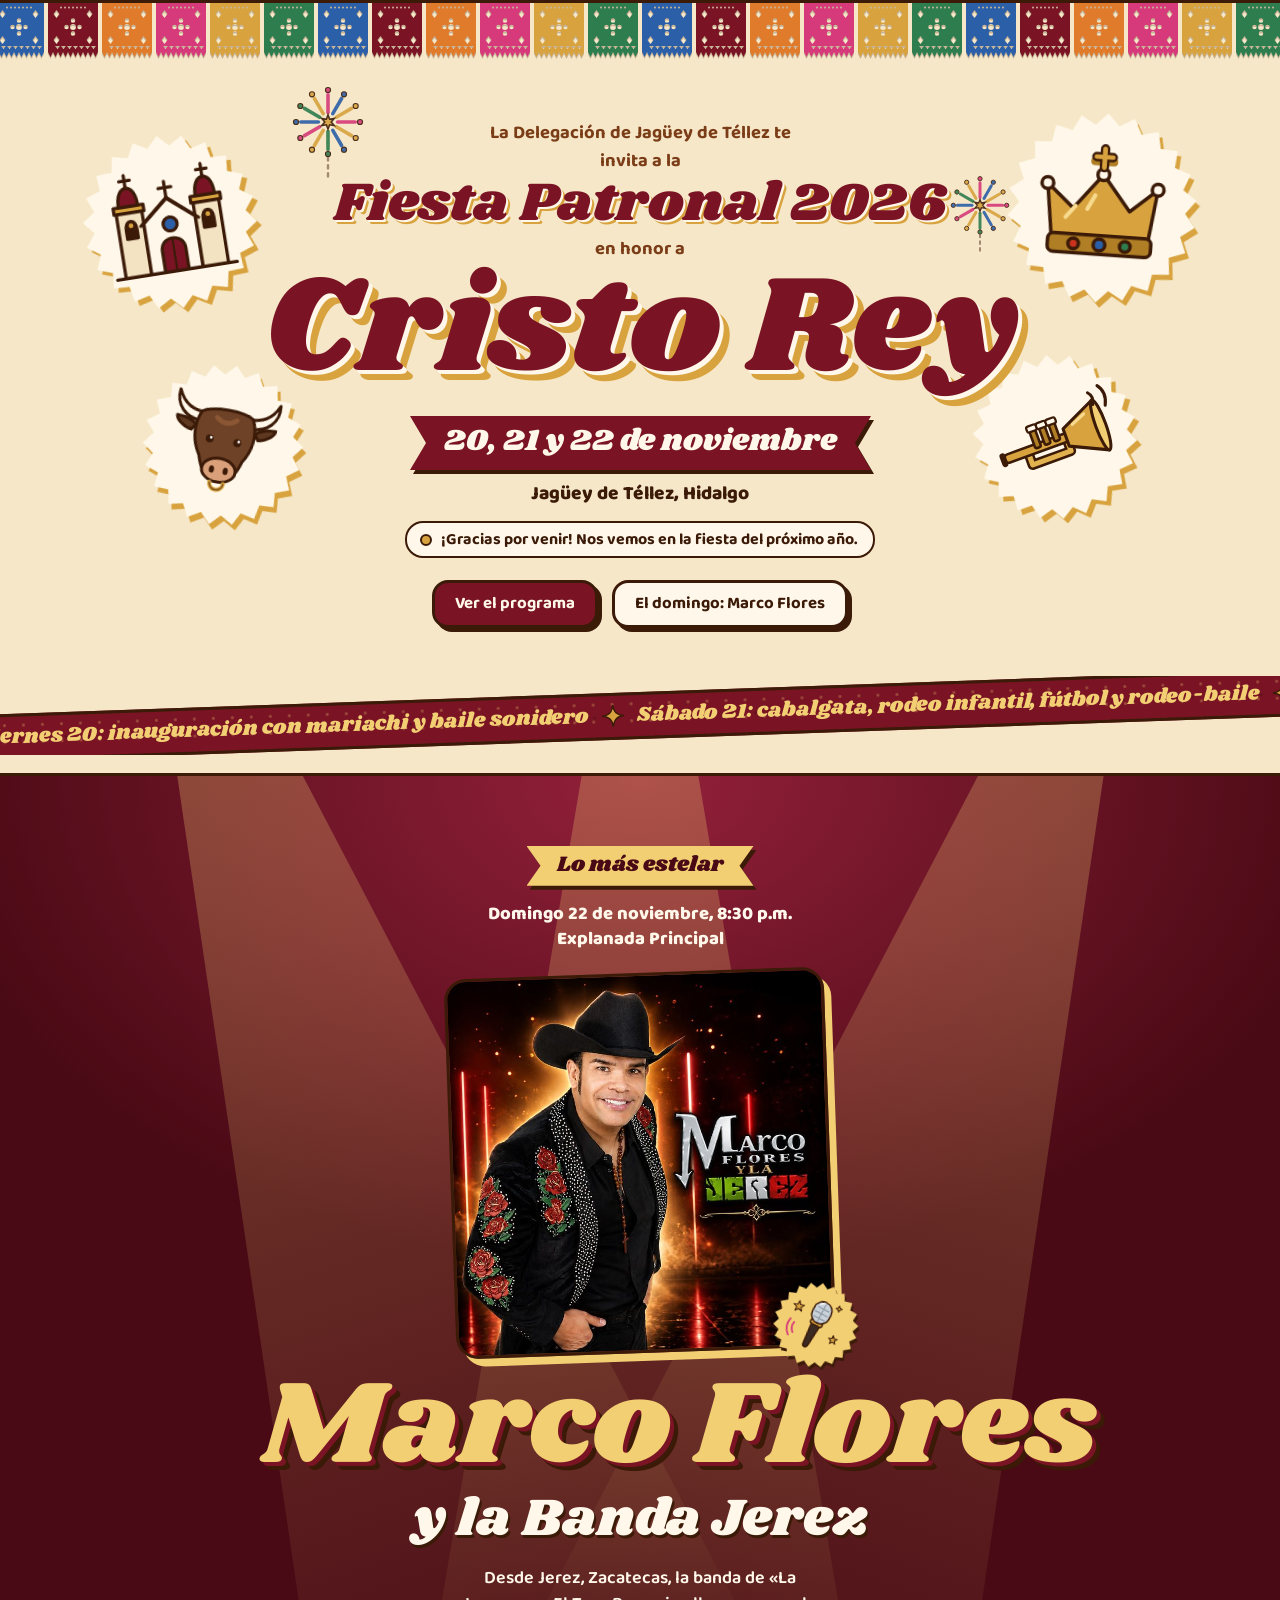
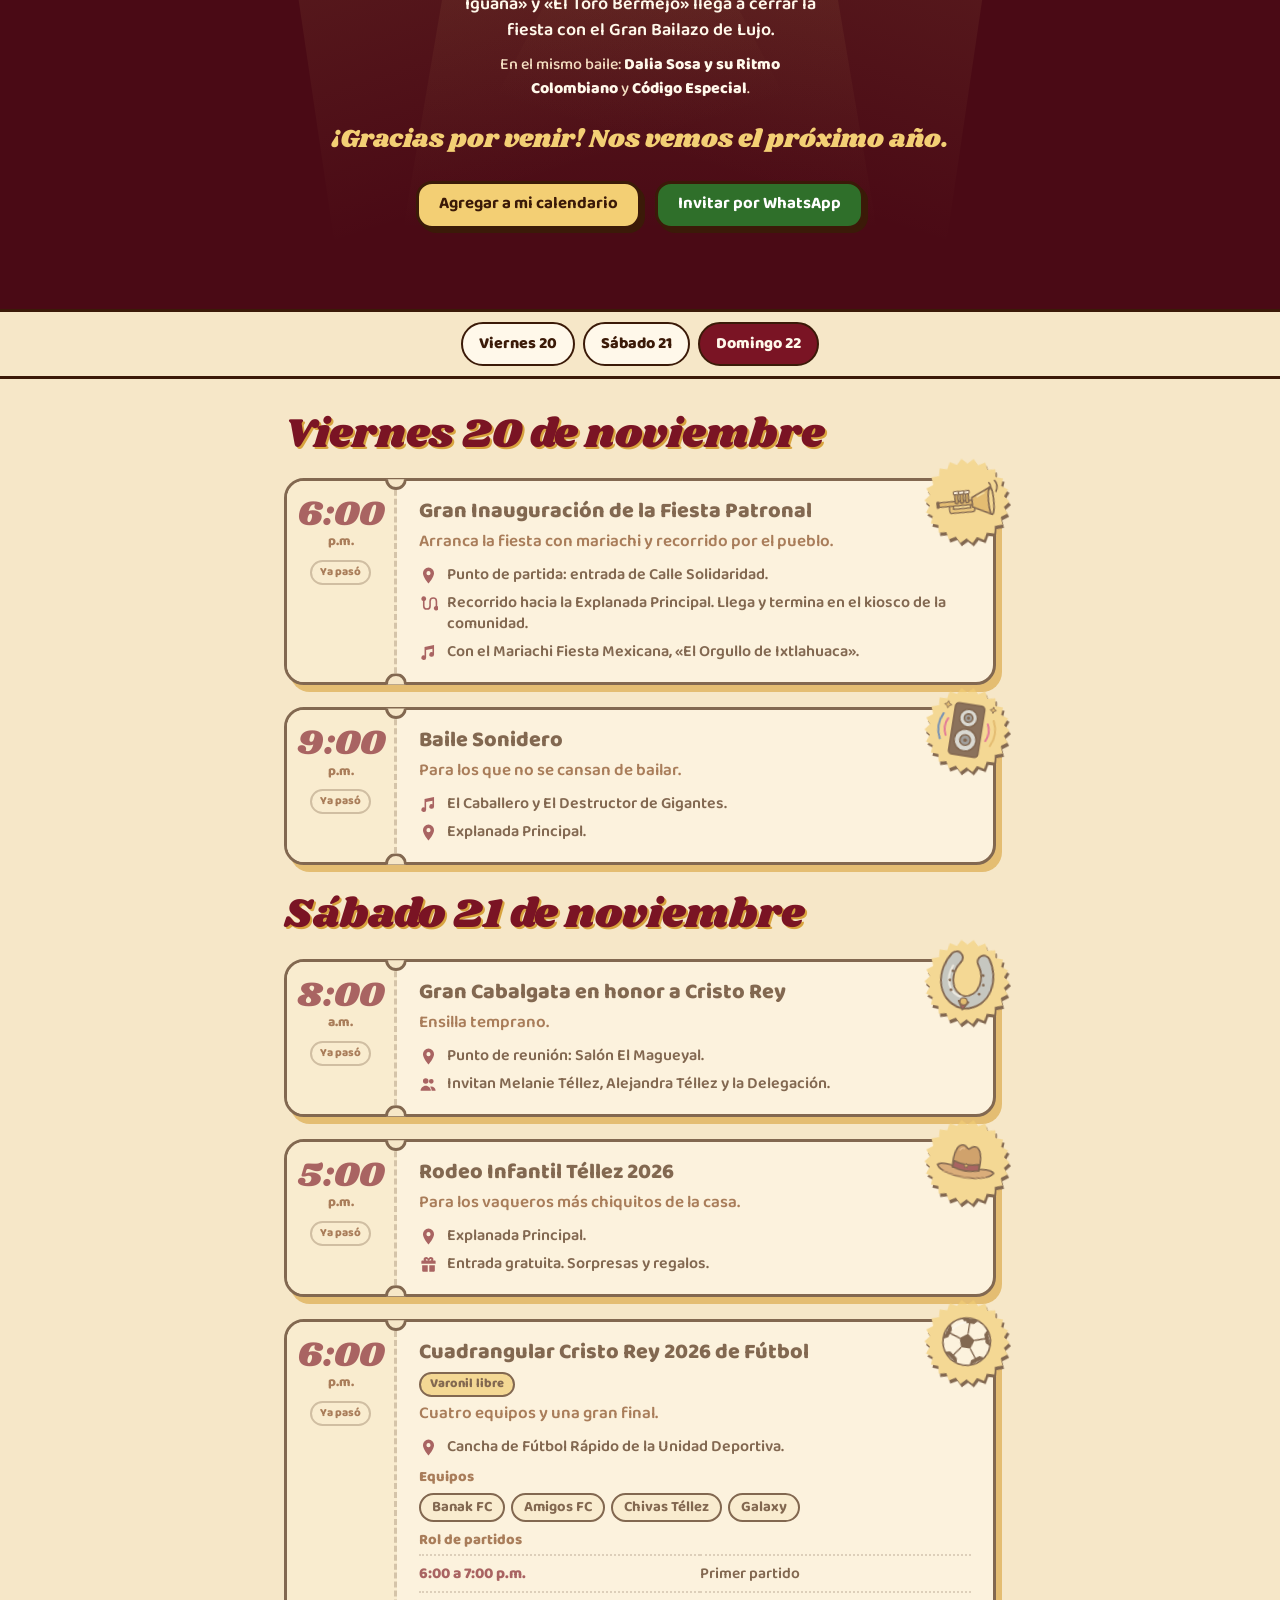
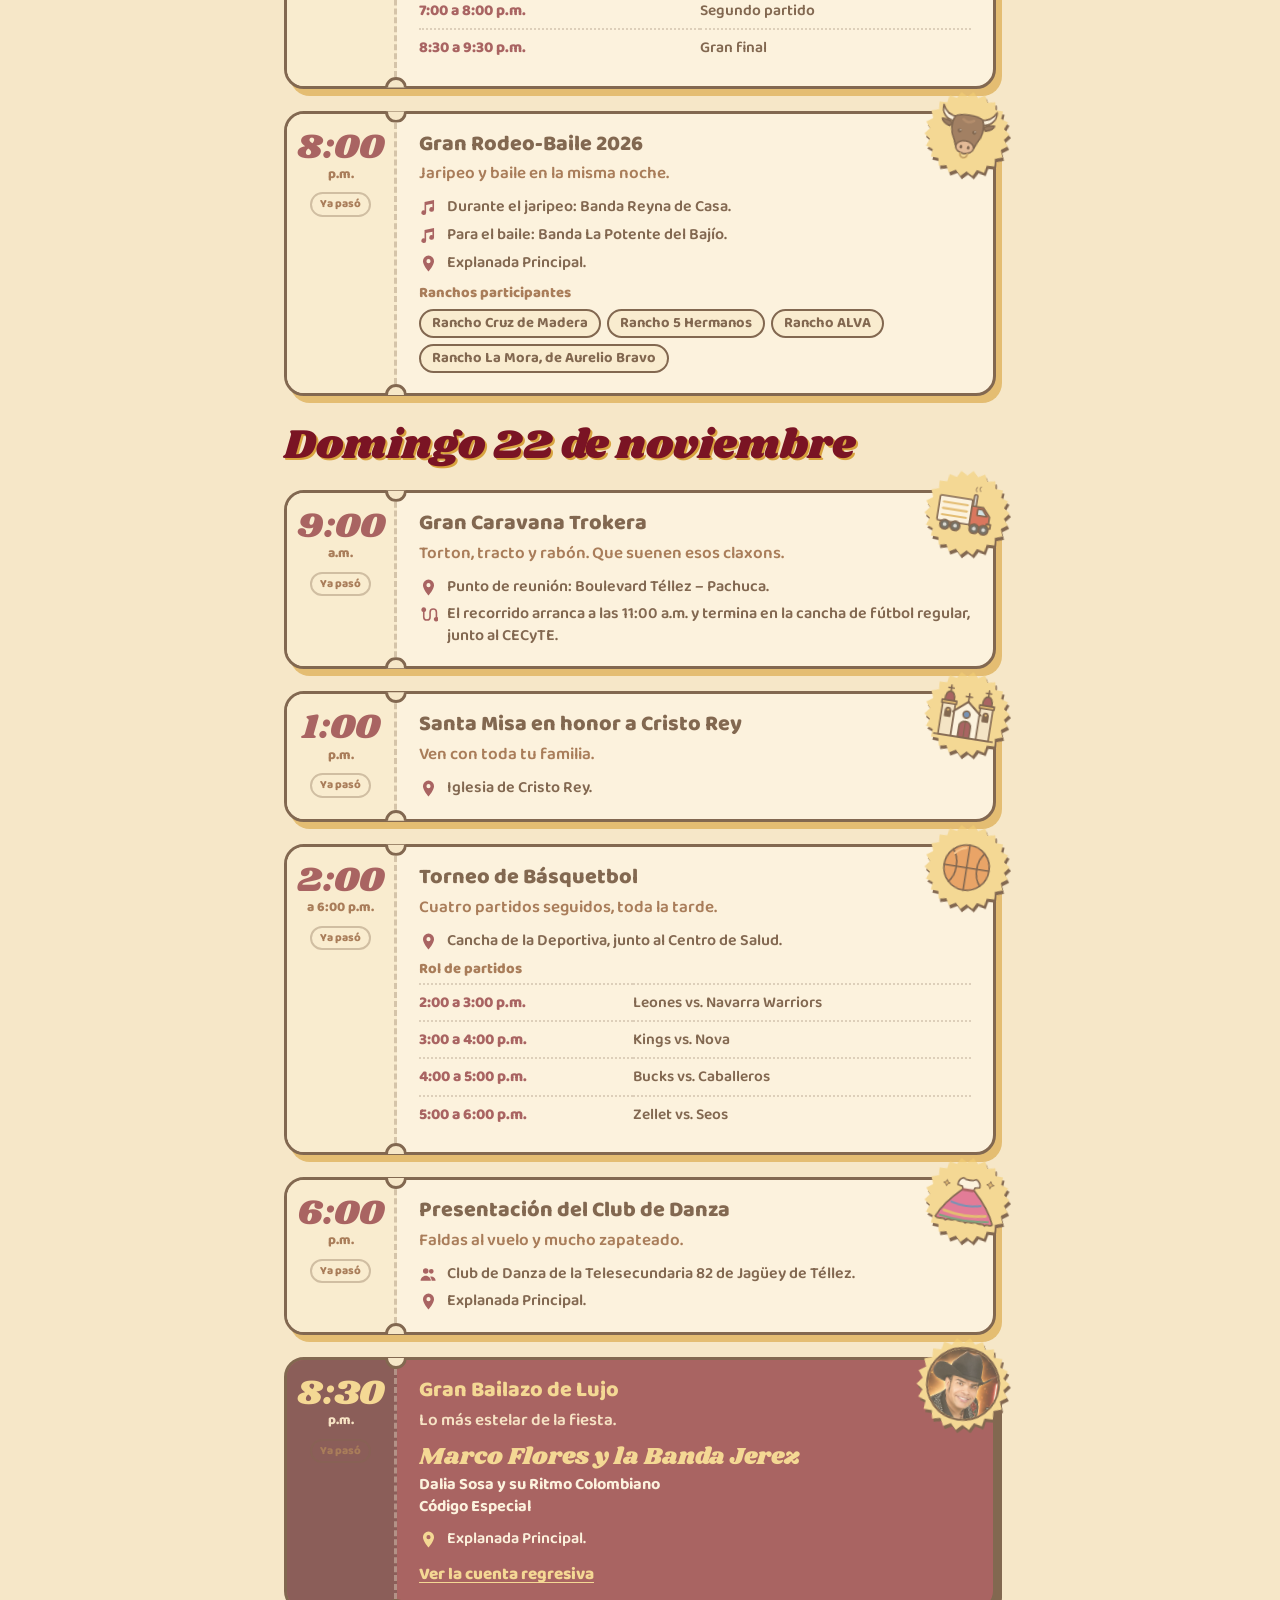
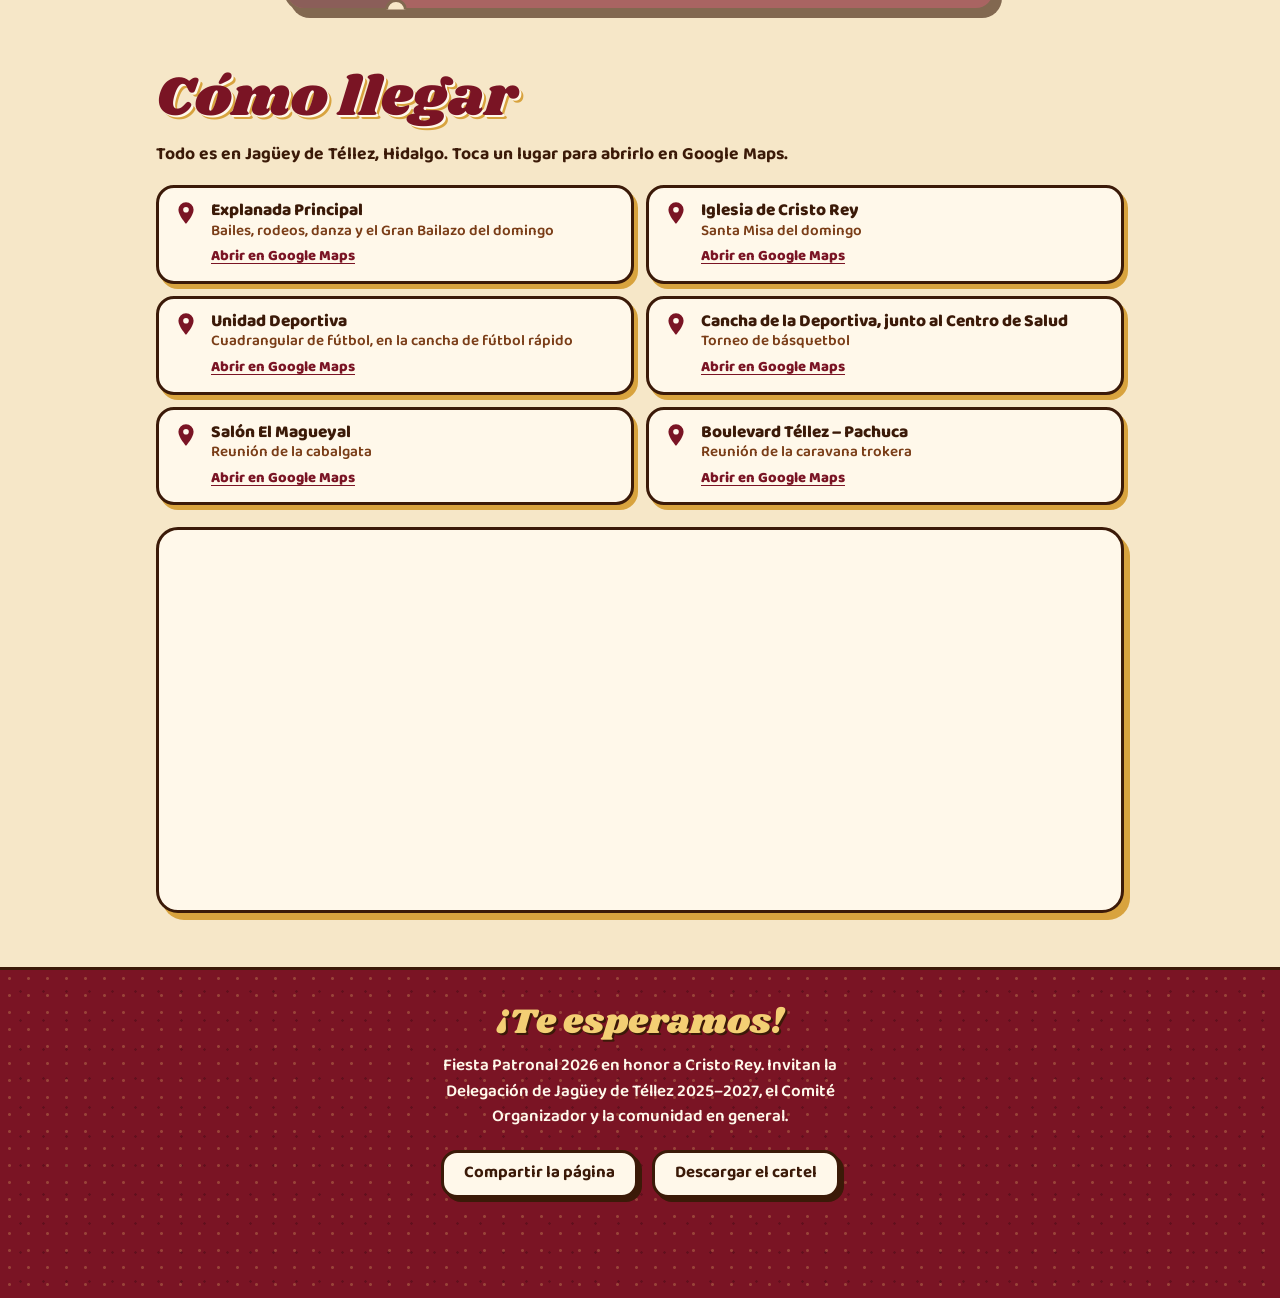
==== commit bf38e2a0: "Agrega la foto de Marco Flores al bloque estelar, al boleto y a la vista previa Co-Authored-By: Clau" ====
--- a/index.html
+++ b/index.html
@@ -14,8 +14,8 @@
   <meta property="og:title" content="Fiesta Patronal de Cristo Rey 2026 en Jagüey de Téllez">
   <meta property="og:description" content="20, 21 y 22 de noviembre. Lo más estelar: domingo 22, 8:30 p.m., Marco Flores y la Banda Jerez. Mira todo el programa.">
   <meta property="og:url" content="https://ivanvl-18.github.io/Fiesta-Cristo-Rey/">
-  <meta property="og:image" content="https://ivanvl-18.github.io/Fiesta-Cristo-Rey/img/og-image.jpg?v=1">
-  <meta property="og:image:secure_url" content="https://ivanvl-18.github.io/Fiesta-Cristo-Rey/img/og-image.jpg?v=1">
+  <meta property="og:image" content="https://ivanvl-18.github.io/Fiesta-Cristo-Rey/img/og-image.jpg?v=2">
+  <meta property="og:image:secure_url" content="https://ivanvl-18.github.io/Fiesta-Cristo-Rey/img/og-image.jpg?v=2">
   <meta property="og:image:type" content="image/jpeg">
   <meta property="og:image:width" content="1200">
   <meta property="og:image:height" content="630">
@@ -23,7 +23,7 @@
   <meta name="twitter:card" content="summary_large_image">
   <meta name="twitter:title" content="Fiesta Patronal de Cristo Rey 2026 en Jagüey de Téllez">
   <meta name="twitter:description" content="Domingo 22, 8:30 p.m.: Marco Flores y la Banda Jerez. Mira todo el programa.">
-  <meta name="twitter:image" content="https://ivanvl-18.github.io/Fiesta-Cristo-Rey/img/og-image.jpg?v=1">
+  <meta name="twitter:image" content="https://ivanvl-18.github.io/Fiesta-Cristo-Rey/img/og-image.jpg?v=2">
 
   <link rel="icon" href="favicon.ico" sizes="32x32">
   <link rel="icon" type="image/png" sizes="32x32" href="img/favicon-32.png">
@@ -34,7 +34,7 @@
 
   <link rel="preload" href="fonts/shrikhand-latin-400-normal.woff2" as="font" type="font/woff2" crossorigin>
   <link rel="preload" href="fonts/baloo-2-latin-700-normal.woff2" as="font" type="font/woff2" crossorigin>
-  <link rel="stylesheet" href="css/styles.css?v=1">
+  <link rel="stylesheet" href="css/styles.css?v=2">
 
   <script type="application/ld+json">
   {
@@ -251,6 +251,13 @@
   <div class="estelar__contenido">
     <p class="estelar__cinta"><span>Lo más estelar</span></p>
     <p class="estelar__cuando">Domingo 22 de noviembre, 8:30 p.m.<br>Explanada Principal</p>
+    <figure class="estelar__foto">
+      <img src="img/marco-flores.jpg" width="720" height="720" alt="Marco Flores, de Marco Flores y la Jerez, con sombrero negro y saco bordado de rosas">
+      <span class="estelar__pegatina" aria-hidden="true">
+        <svg class="estelar__sello" viewBox="0 0 120 120"><use href="#i-sello"/></svg>
+        <svg class="estelar__dibujo" viewBox="0 0 120 120"><use href="#i-microfono"/></svg>
+      </span>
+    </figure>
     <h2 class="estelar__nombre" id="estelar-titulo">
       <span class="estelar__marco">Marco Flores</span>
       <span class="estelar__banda">y la Banda Jerez</span>
@@ -273,10 +280,6 @@
       <a class="btn btn--whatsapp" id="invitar" href="https://wa.me/" target="_blank" rel="noopener">Invitar por WhatsApp</a>
     </div>
   </div>
-  <div class="estelar__micro" aria-hidden="true">
-    <svg class="estelar__sello" viewBox="0 0 120 120"><use href="#i-sello"/></svg>
-    <svg class="estelar__dibujo" viewBox="0 0 120 120"><use href="#i-microfono"/></svg>
-  </div>
 </section>
 
 <div class="carta">
@@ -316,7 +319,7 @@
 
 <p class="aviso" id="aviso" role="status" aria-live="polite"></p>
 
-<script src="js/programa.js?v=1" defer></script>
-<script src="js/app.js?v=1" defer></script>
+<script src="js/programa.js?v=2" defer></script>
+<script src="js/app.js?v=2" defer></script>
 </body>
 </html>
--- a/css/styles.css
+++ b/css/styles.css
@@ -294,7 +294,20 @@
 
 .estelar__botones { display: flex; flex-wrap: wrap; justify-content: center; gap: 14px; margin-top: 26px; }
 
-.estelar__micro { display: none; position: absolute; right: -18px; bottom: -14px; width: 118px; height: 118px; rotate: -10deg; opacity: .95; }
+.estelar__foto {
+  position: relative;
+  width: min(78vw, 330px); margin: 22px auto 0;
+  rotate: -2deg;
+}
+.estelar__foto img {
+  display: block; width: 100%; height: auto;
+  border: var(--borde); border-radius: 22px;
+  box-shadow: 7px 8px 0 var(--oro-claro);
+}
+.estelar__pegatina { position: absolute; right: -24px; bottom: -22px; width: 88px; height: 88px; rotate: 12deg; filter: drop-shadow(2px 3px 0 var(--cacao)); }
+@media (prefers-reduced-motion: no-preference) {
+  .estelar__foto { animation: pegar .6s cubic-bezier(.2, .9, .3, 1.35) both; animation-timeline: view(); animation-range: entry 0% entry 60%; }
+}
 .estelar__sello { position: absolute; inset: 0; width: 100%; height: 100%; fill: var(--oro-claro); }
 .estelar__dibujo { position: absolute; inset: 15%; width: 70%; height: 70%; }
 
@@ -414,6 +427,10 @@
 .rol td:first-child { padding-right: 12px; white-space: nowrap; font-weight: 800; color: var(--vino); }
 
 /* Boleto estelar */
+.boleto__sticker .s-foto { position: absolute; inset: 11%; width: 78%; height: 78%; border-radius: 50%; object-fit: cover; border: 2.5px solid var(--cacao); }
+.boleto--estelar .boleto__sticker { width: 96px; height: 96px; top: -24px; }
+.boleto--estelar .boleto__titulo { padding-right: 80px; }
+.boleto--estelar .boleto__frase { padding-right: 70px; }
 .boleto--estelar { background: var(--vino); color: var(--crema); box-shadow: 6px 7px 0 var(--cacao); }
 .boleto--estelar .boleto__talon { background: var(--vino-oscuro); border-right-color: rgba(255, 248, 234, .35); }
 .boleto--estelar .boleto__hora { color: var(--oro-claro); }
@@ -527,12 +544,12 @@
   .boleto__titulo { font-size: 1.35rem; padding-right: 70px; }
   .boleto__sticker { width: 88px; height: 88px; top: -24px; right: -18px; }
   .lugares { grid-template-columns: repeat(2, minmax(0, 1fr)); }
-  .estelar__micro { display: block; width: 170px; height: 170px; right: 4%; bottom: 8%; }
 }
 
 /* ---------- Escritorio ---------- */
 
 @media (min-width: 1000px) {
+  .estelar__foto { width: 380px; }
   .portada { padding: 18px 24px 64px; }
   .portada__stickers { position: static; height: 0; margin: 0; }
   .sticker { position: absolute; width: 180px; margin: 0; }
@@ -544,6 +561,5 @@
   .chispa--2 { right: calc(50% - 380px); top: 110px; }
   .portada__invita { margin-top: 40px; font-size: 1.15rem; }
   .estelar { padding: 70px 24px 80px; }
-  .estelar__micro { width: 210px; height: 210px; right: 8%; bottom: 18%; }
   .mapa iframe { height: 380px; }
 }
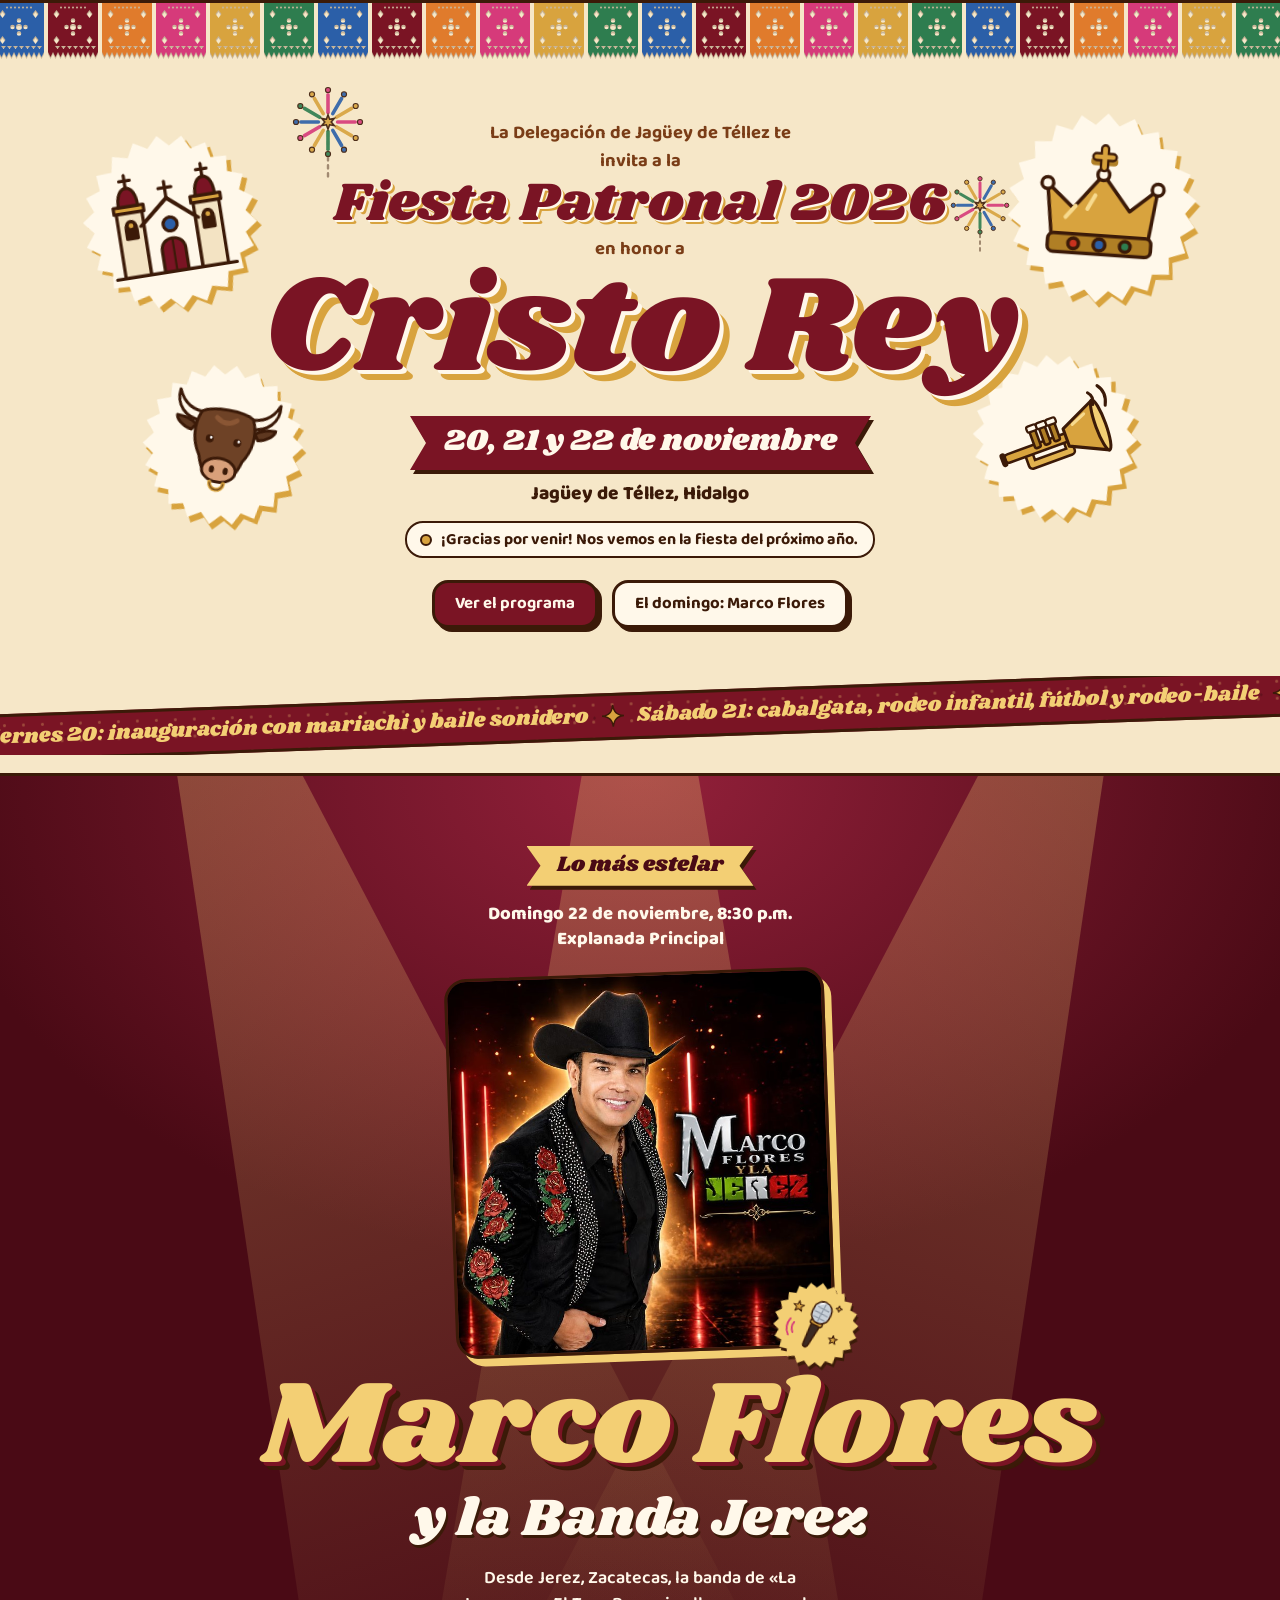
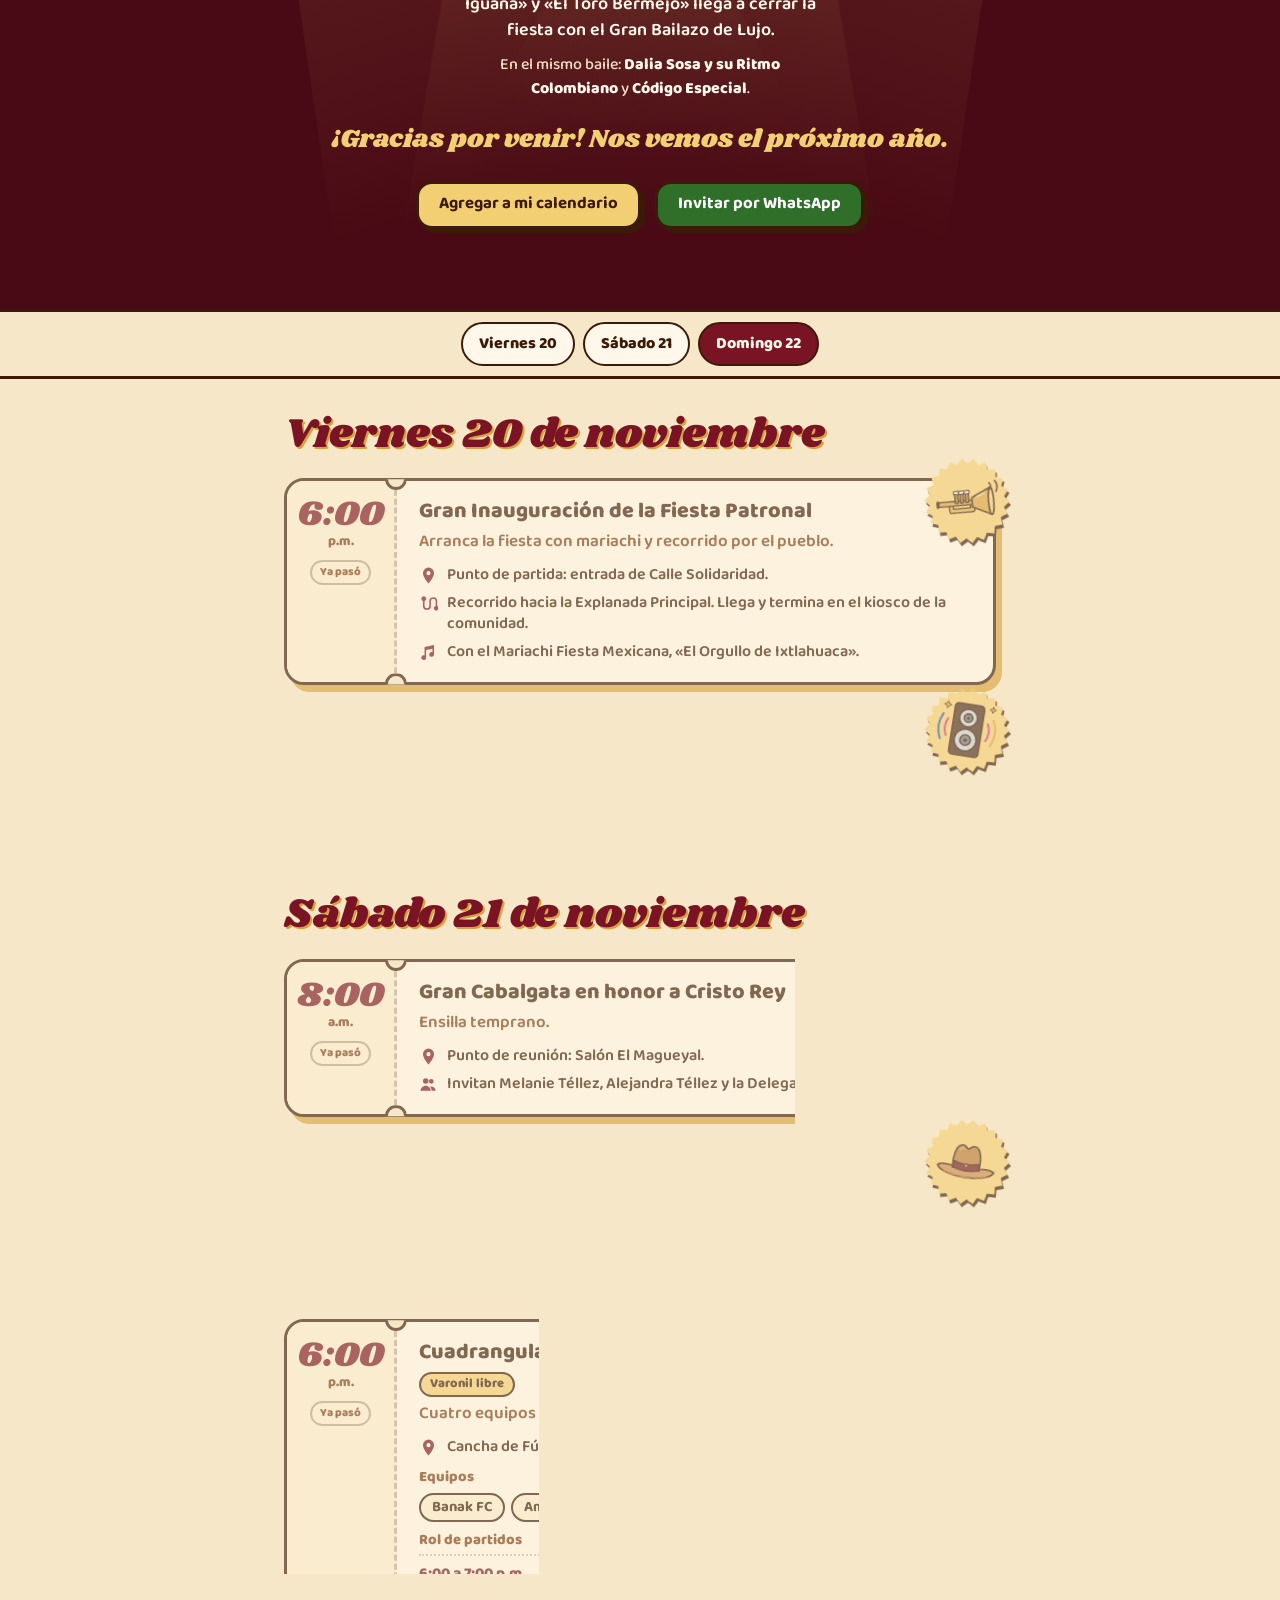
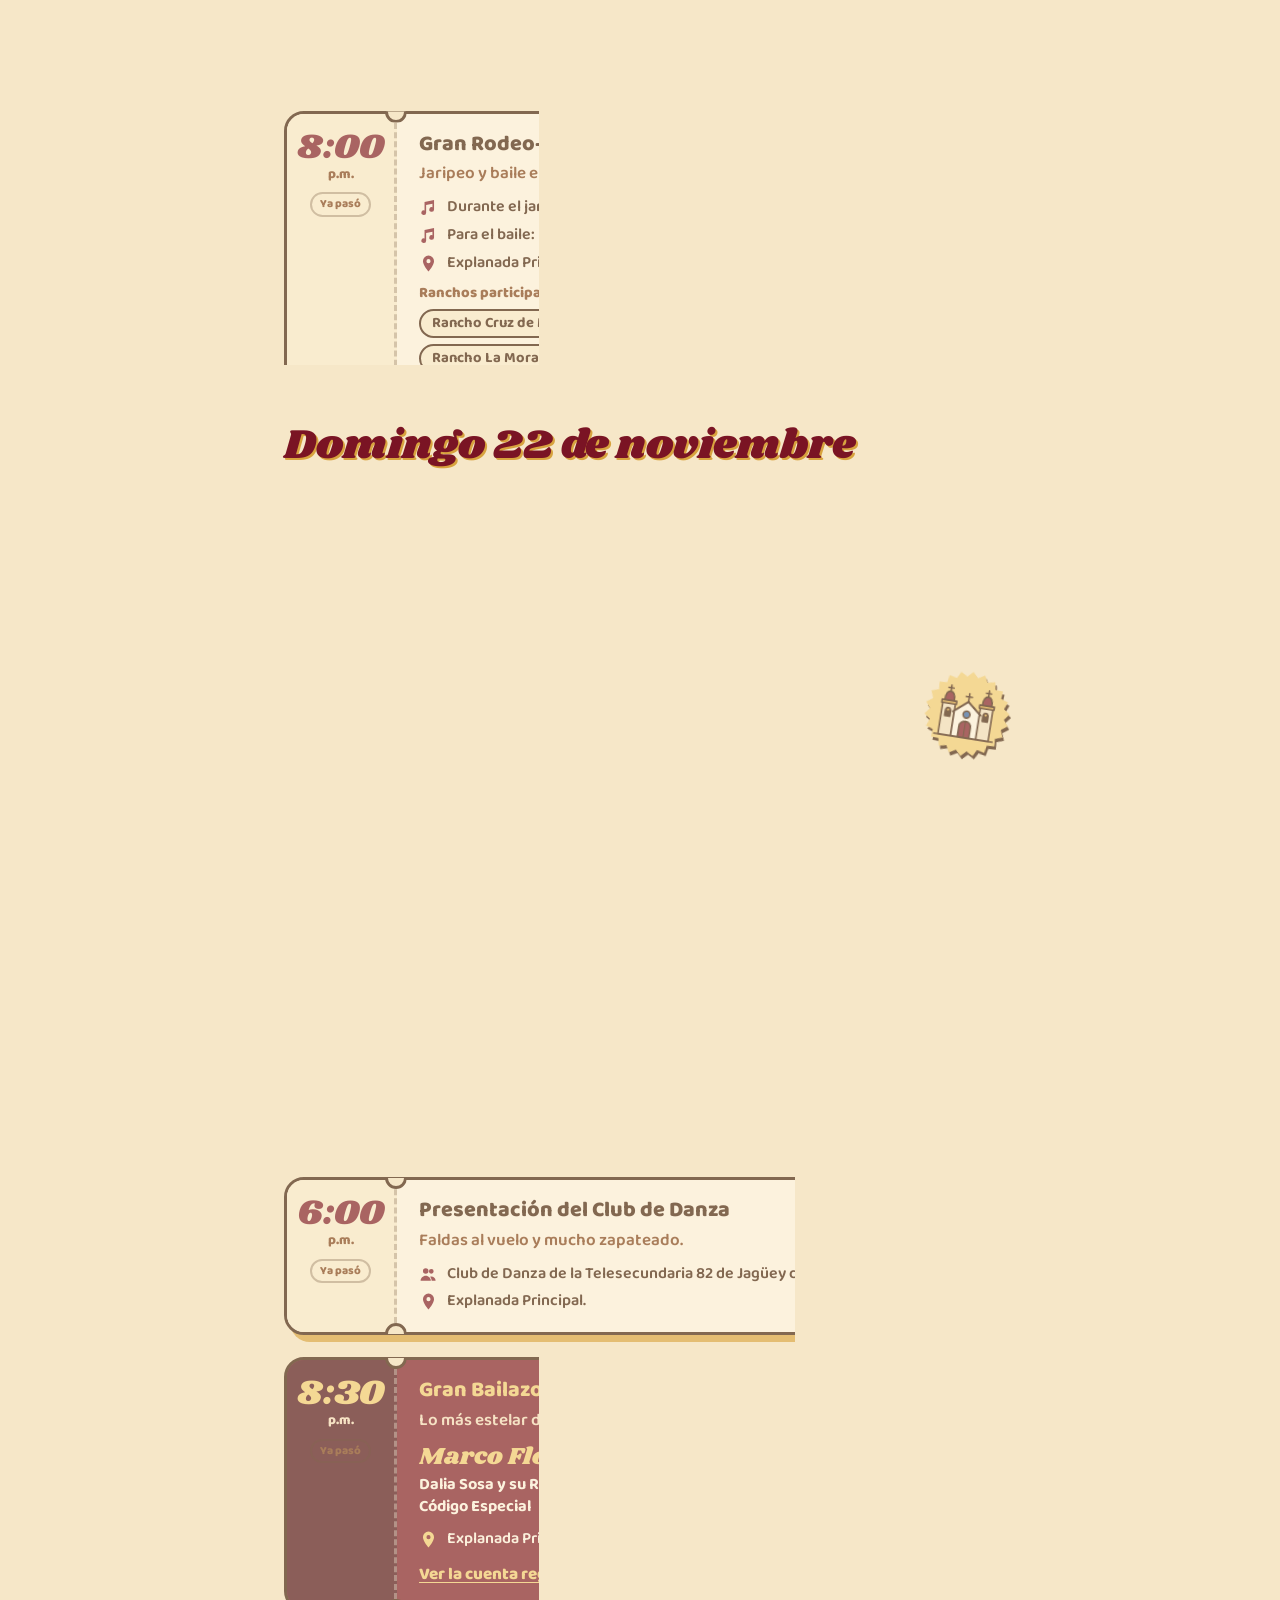
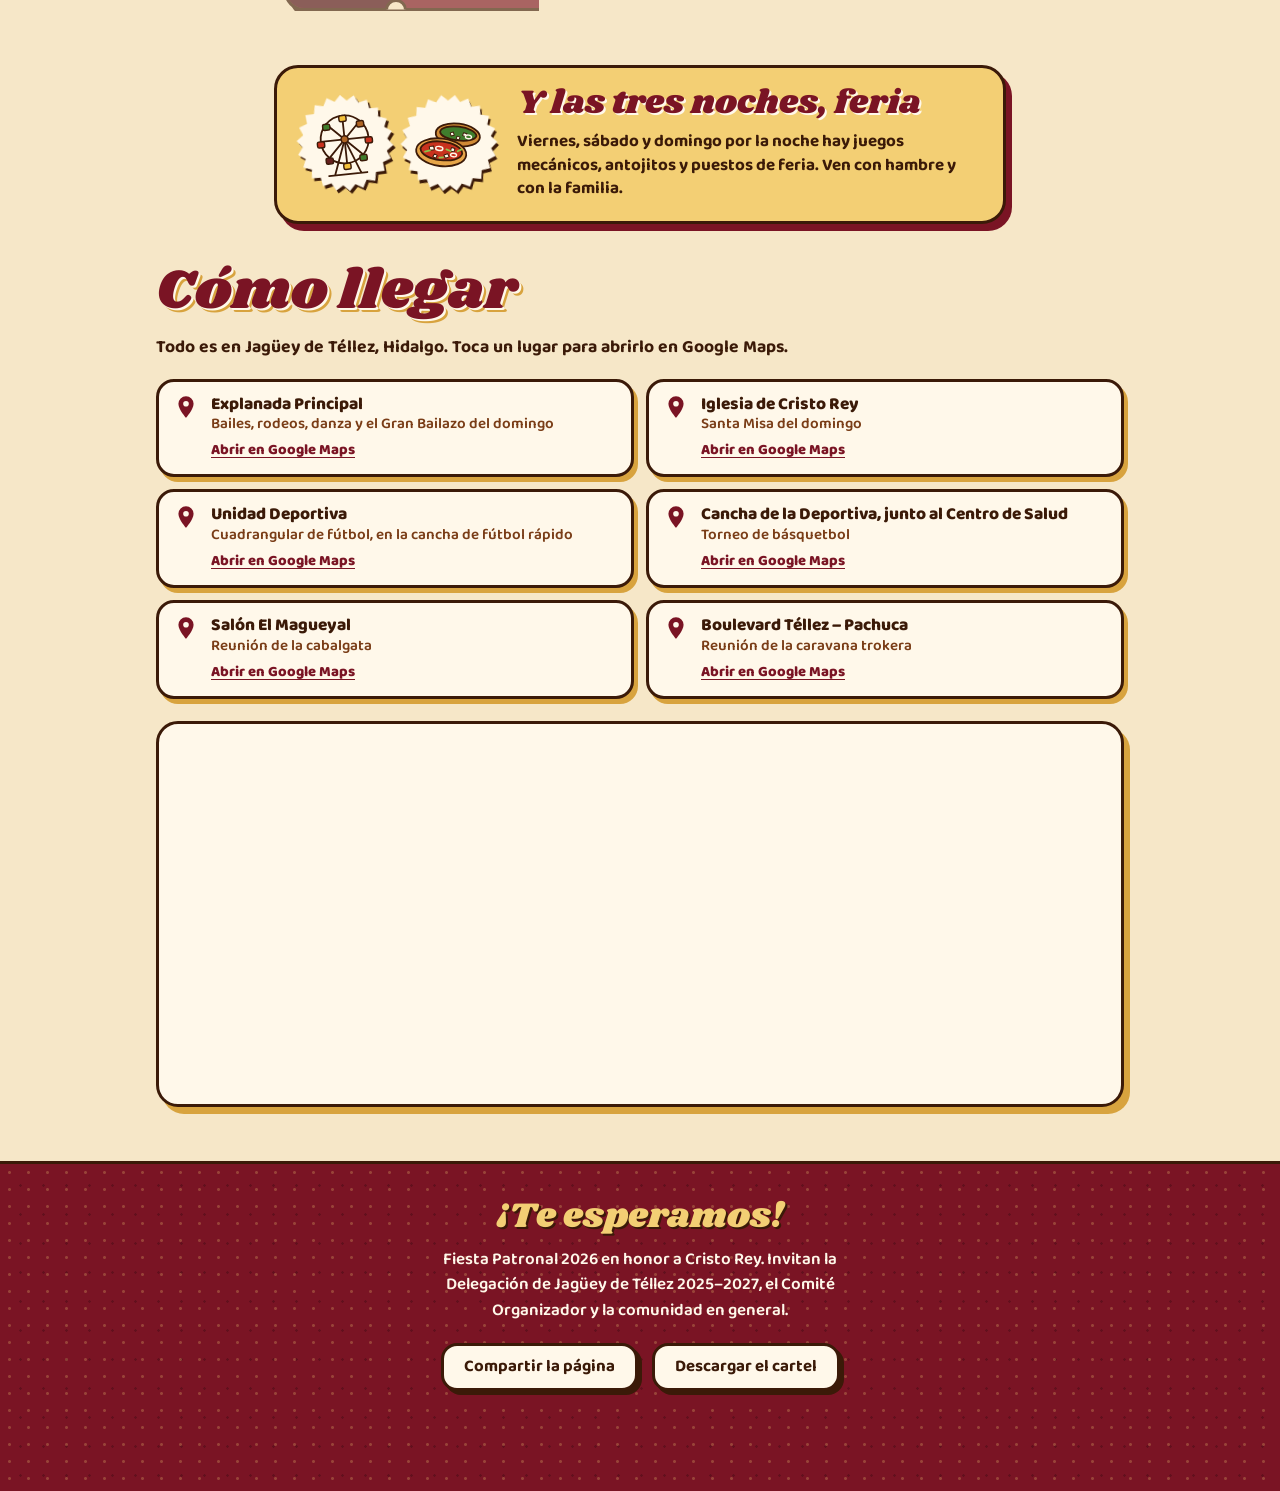
==== commit aee796c2: "Agrega la sección de feria: juegos mecánicos, antojitos y puestos las tres noches Co-Authored-By: Cl" ====
--- a/index.html
+++ b/index.html
@@ -34,7 +34,7 @@
 
   <link rel="preload" href="fonts/shrikhand-latin-400-normal.woff2" as="font" type="font/woff2" crossorigin>
   <link rel="preload" href="fonts/baloo-2-latin-700-normal.woff2" as="font" type="font/woff2" crossorigin>
-  <link rel="stylesheet" href="css/styles.css?v=2">
+  <link rel="stylesheet" href="css/styles.css?v=3">
 
   <script type="application/ld+json">
   {
@@ -199,6 +199,27 @@
 <symbol id="i-gente" viewBox="0 0 24 24"><path d="M8.5 11a3.5 3.5 0 1 0 0-7 3.5 3.5 0 0 0 0 7zm7 0a3 3 0 1 0 0-6 3 3 0 0 0 0 6zM2 20c0-3.6 2.9-6.5 6.5-6.5S15 16.4 15 20zm14 0c0-2-.7-3.8-1.9-5.2.4-.1.9-.2 1.4-.2 3 0 5.5 2.4 5.5 5.4z" fill="currentColor"/></symbol>
 <symbol id="i-ruta" viewBox="0 0 24 24"><path d="M6 3a3 3 0 0 1 1 5.83V15a3 3 0 0 0 6 0V9a5 5 0 0 1 10 0v6.17A3 3 0 1 1 21 15V9a3 3 0 0 0-6 0v6a5 5 0 0 1-10 0V8.83A3 3 0 0 1 6 3z" fill="currentColor"/></symbol>
 <symbol id="i-regalo" viewBox="0 0 24 24"><path d="M20 7h-2.2A3 3 0 0 0 12 4.4 3 3 0 0 0 6.2 7H4a1 1 0 0 0-1 1v3h18V8a1 1 0 0 0-1-1zM9 7a1 1 0 1 1 1.7-.7L12 7zm6 0h-2.7l1.3-.7A1 1 0 1 1 15 7zM4 13v7a1 1 0 0 0 1 1h6v-8zm9 8h6a1 1 0 0 0 1-1v-7h-7z" fill="currentColor"/></symbol>
+<symbol id="i-rueda" viewBox="0 0 120 120"><g fill="none" stroke="#3B1A08" stroke-width="3" stroke-linecap="round" stroke-linejoin="round">
+  <path d="M60 54L38 112M60 54L82 112M28 112h64"/>
+  <circle cx="60" cy="54" r="40"/>
+  <path d="M60 14v80M20 54h80M31.7 25.7l56.6 56.6M88.3 25.7L31.7 82.3"/>
+</g>
+<g stroke="#3B1A08" stroke-width="2.4"><rect x="94.0" y="54.0" width="12" height="10" rx="3" fill="#C8321E"/><rect x="82.3" y="82.3" width="12" height="10" rx="3" fill="#3F7D2C"/><rect x="54.0" y="94.0" width="12" height="10" rx="3" fill="#F5C33B"/><rect x="25.7" y="82.3" width="12" height="10" rx="3" fill="#66201E"/><rect x="14.0" y="54.0" width="12" height="10" rx="3" fill="#C8321E"/><rect x="25.7" y="25.7" width="12" height="10" rx="3" fill="#3F7D2C"/><rect x="54.0" y="14.0" width="12" height="10" rx="3" fill="#F5C33B"/><rect x="82.3" y="25.7" width="12" height="10" rx="3" fill="#AF6524"/></g>
+<circle cx="60" cy="54" r="6" fill="#AF6524" stroke="#3B1A08" stroke-width="2.4"/></symbol>
+<symbol id="i-chalupa" viewBox="0 0 120 120"><g stroke="#3B1A08" stroke-width="3" stroke-linejoin="round">
+  <ellipse cx="73" cy="45" rx="37" ry="19" fill="#D08A35"/>
+  <path d="M43 43c1-7 14-12 30-12s30 5 31 12c-1 7-15 11-31 11s-29-4-30-11z" fill="#3F7D2C"/>
+  <ellipse cx="49" cy="77" rx="42" ry="23" fill="#E6A548"/>
+  <path d="M14 75c2-10 17-16 35-16s34 6 35 16c-2 10-17 15-35 15s-33-5-35-15z" fill="#C8321E"/>
+</g>
+<g fill="#FFF7E8" stroke="#3B1A08" stroke-width="1.6" stroke-linejoin="round">
+  <path d="M28 70l7-2 2 6-7 2z"/><path d="M54 81l6-3 3 5-6 3z"/><path d="M65 67l6 1-1 6-6-1z"/>
+  <path d="M38 81l5 2-2 5-5-2z"/><path d="M82 40l6 1-1 5-6-1z"/><path d="M60 43l5-2 2 5-5 2z"/><path d="M72 47l5 1-1 5-5-1z"/>
+</g>
+<g fill="none" stroke="#FFF7E8" stroke-width="2.4">
+  <ellipse cx="45" cy="71" rx="6" ry="3.4"/><ellipse cx="70" cy="79" rx="5" ry="3"/><ellipse cx="91" cy="46" rx="5" ry="3"/>
+</g>
+<g stroke="#8BC34A" stroke-width="3" stroke-linecap="round"><path d="M22 79l8-3M57 71l7 2M76 72l6-4M47 86l6-1"/></g></symbol>
 </svg>
 
 <a class="saltar" href="#programa">Saltar al programa</a>
@@ -294,6 +315,23 @@
   </main>
 </div>
 
+<section class="feria" aria-labelledby="feria-titulo">
+  <div class="feria__arte" aria-hidden="true">
+    <div class="feria__sticker feria__sticker--1">
+      <svg class="feria__sello" viewBox="0 0 120 120"><use href="#i-sello"/></svg>
+      <svg class="feria__dibujo feria__rueda" viewBox="0 0 120 120"><use href="#i-rueda"/></svg>
+    </div>
+    <div class="feria__sticker feria__sticker--2">
+      <svg class="feria__sello" viewBox="0 0 120 120"><use href="#i-sello"/></svg>
+      <svg class="feria__dibujo" viewBox="0 0 120 120"><use href="#i-chalupa"/></svg>
+    </div>
+  </div>
+  <div>
+    <h2 class="feria__titulo" id="feria-titulo">Y las tres noches, feria</h2>
+    <p class="feria__texto">Viernes, sábado y domingo por la noche hay juegos mecánicos, antojitos y puestos de feria. Ven con hambre y con la familia.</p>
+  </div>
+</section>
+
 <section class="llegar" id="como-llegar" aria-labelledby="llegar-titulo">
   <h2 class="seccion__titulo" id="llegar-titulo">Cómo llegar</h2>
   <p class="llegar__texto">Todo es en Jagüey de Téllez, Hidalgo. Toca un lugar para abrirlo en Google Maps.</p>
@@ -319,7 +357,7 @@
 
 <p class="aviso" id="aviso" role="status" aria-live="polite"></p>
 
-<script src="js/programa.js?v=2" defer></script>
+<script src="js/programa.js?v=3" defer></script>
 <script src="js/app.js?v=2" defer></script>
 </body>
 </html>
--- a/css/styles.css
+++ b/css/styles.css
@@ -443,6 +443,25 @@
 .artistas li:first-child { font: 400 1.5rem/1.15 var(--display); color: var(--oro-claro); margin-bottom: 4px; }
 .boleto__mas { display: inline-block; margin-top: 12px; color: var(--oro-claro); font-weight: 800; text-underline-offset: 3px; }
 
+/* ---------- Feria ---------- */
+
+.feria {
+  display: grid; grid-template-columns: auto minmax(0, 1fr); gap: 18px; align-items: center;
+  max-width: 732px; margin: 34px 14px 0; padding: 18px 18px 20px;
+  background: var(--oro-claro);
+  border: var(--borde); border-radius: 24px;
+  box-shadow: 6px 7px 0 var(--vino);
+}
+.feria__arte { display: grid; gap: 4px; }
+.feria__sticker { position: relative; width: 84px; height: 84px; }
+.feria__sticker--1 { rotate: -6deg; }
+.feria__sticker--2 { rotate: 7deg; margin-left: 14px; }
+.feria__sello { position: absolute; inset: 0; width: 100%; height: 100%; fill: var(--crema); filter: drop-shadow(2px 3px 0 var(--cacao)); }
+.feria__dibujo { position: absolute; inset: 14%; width: 72%; height: 72%; }
+.feria__titulo { margin: 0; font: 400 clamp(1.6rem, 6.6vw, 2.1rem)/1.08 var(--display); color: var(--vino); text-shadow: .045em .045em 0 var(--crema); }
+.feria__texto { margin: 8px 0 0; font-weight: 700; line-height: 1.4; }
+@media (min-width: 790px) { .feria { margin-inline: auto; } .feria__arte { grid-auto-flow: column; } .feria__sticker { width: 100px; height: 100px; } .feria__sticker--2 { margin-left: 0; } }
+
 /* ---------- Cómo llegar ---------- */
 
 .llegar { max-width: 1000px; margin: 0 auto; padding: 40px 16px 10px; }
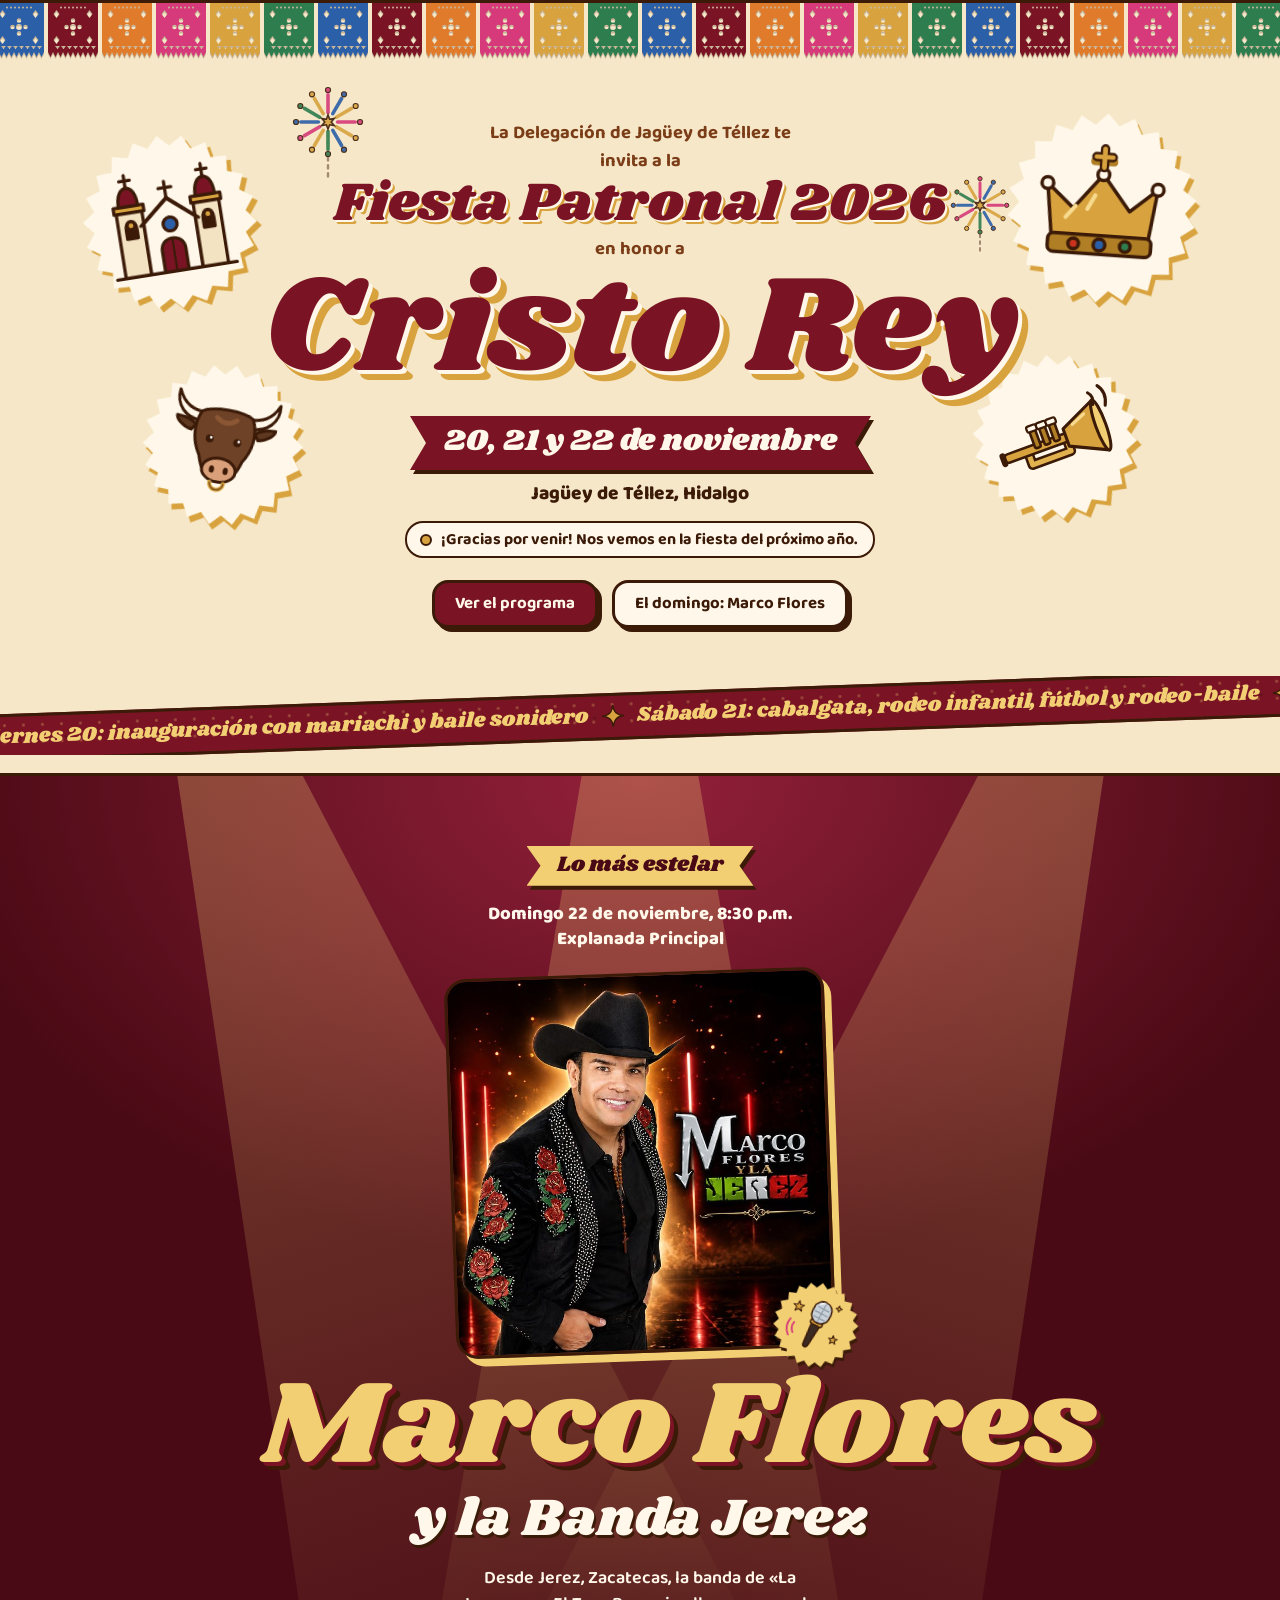
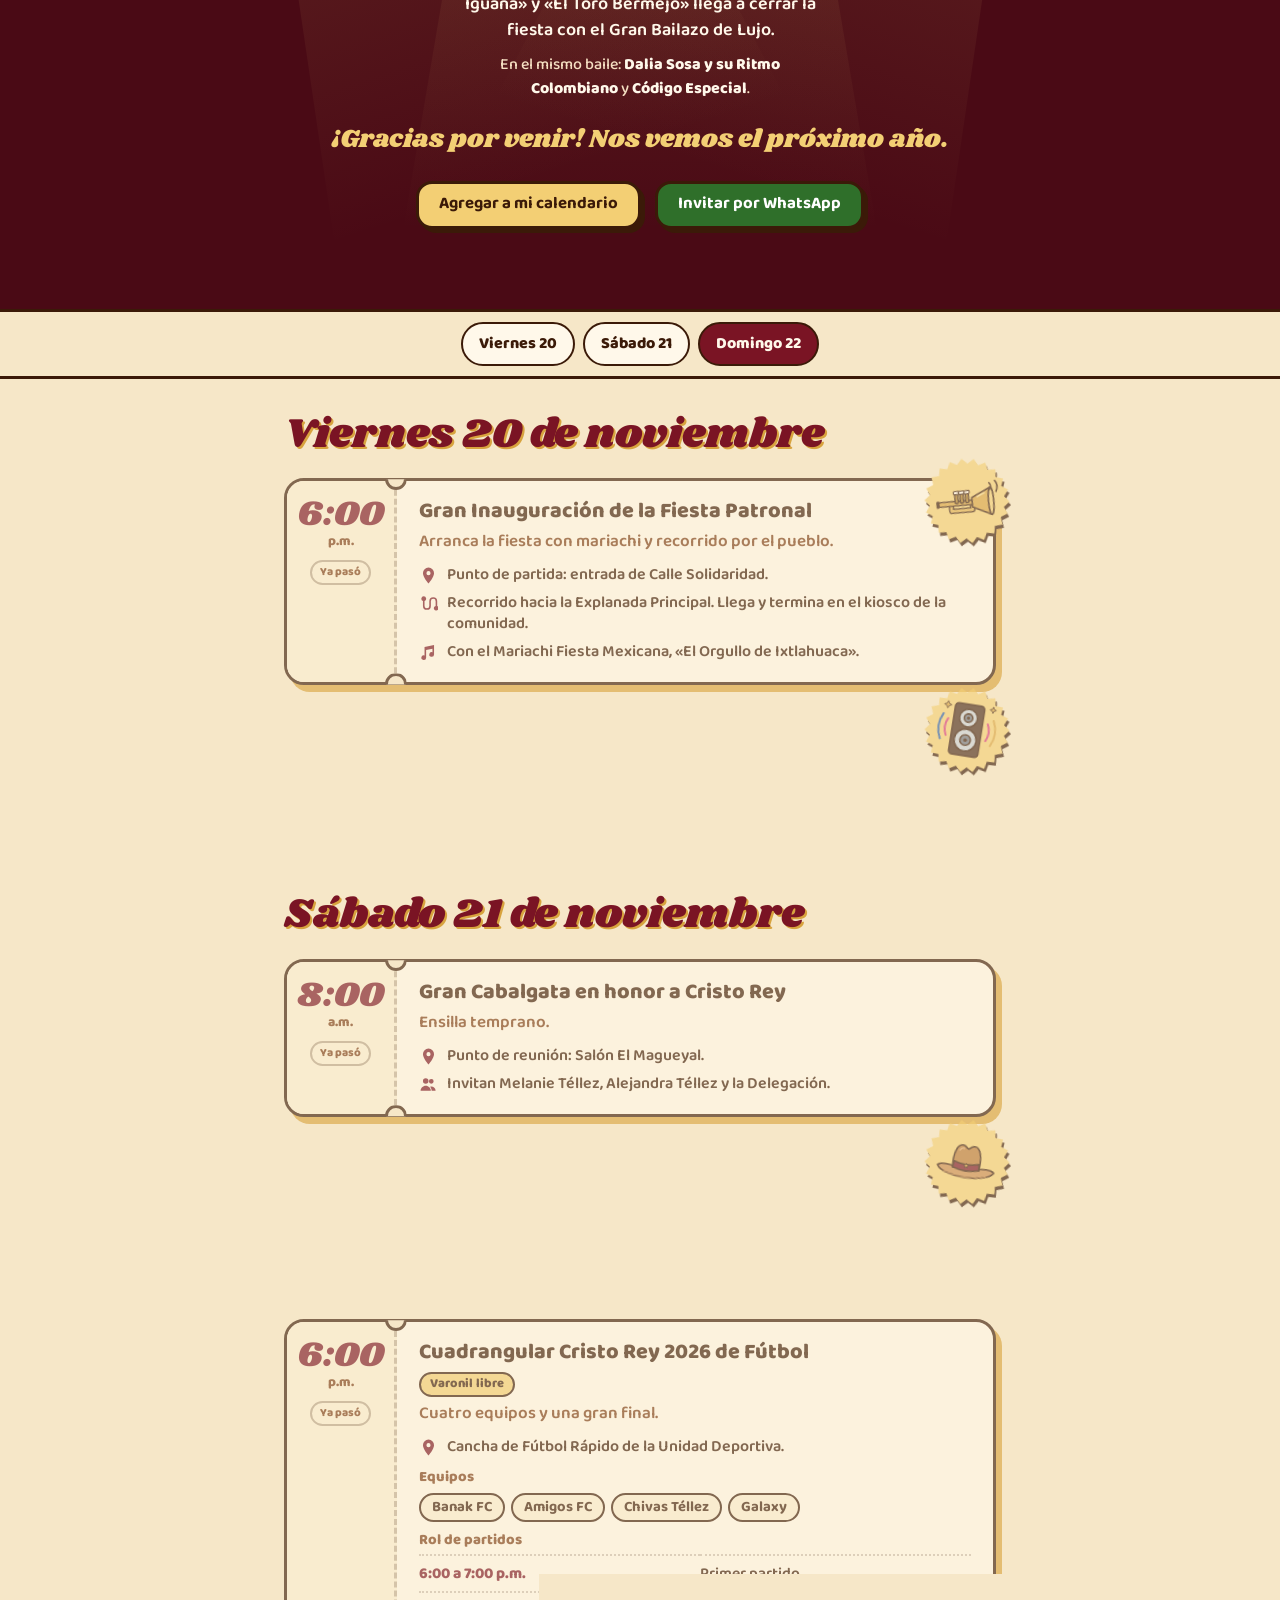
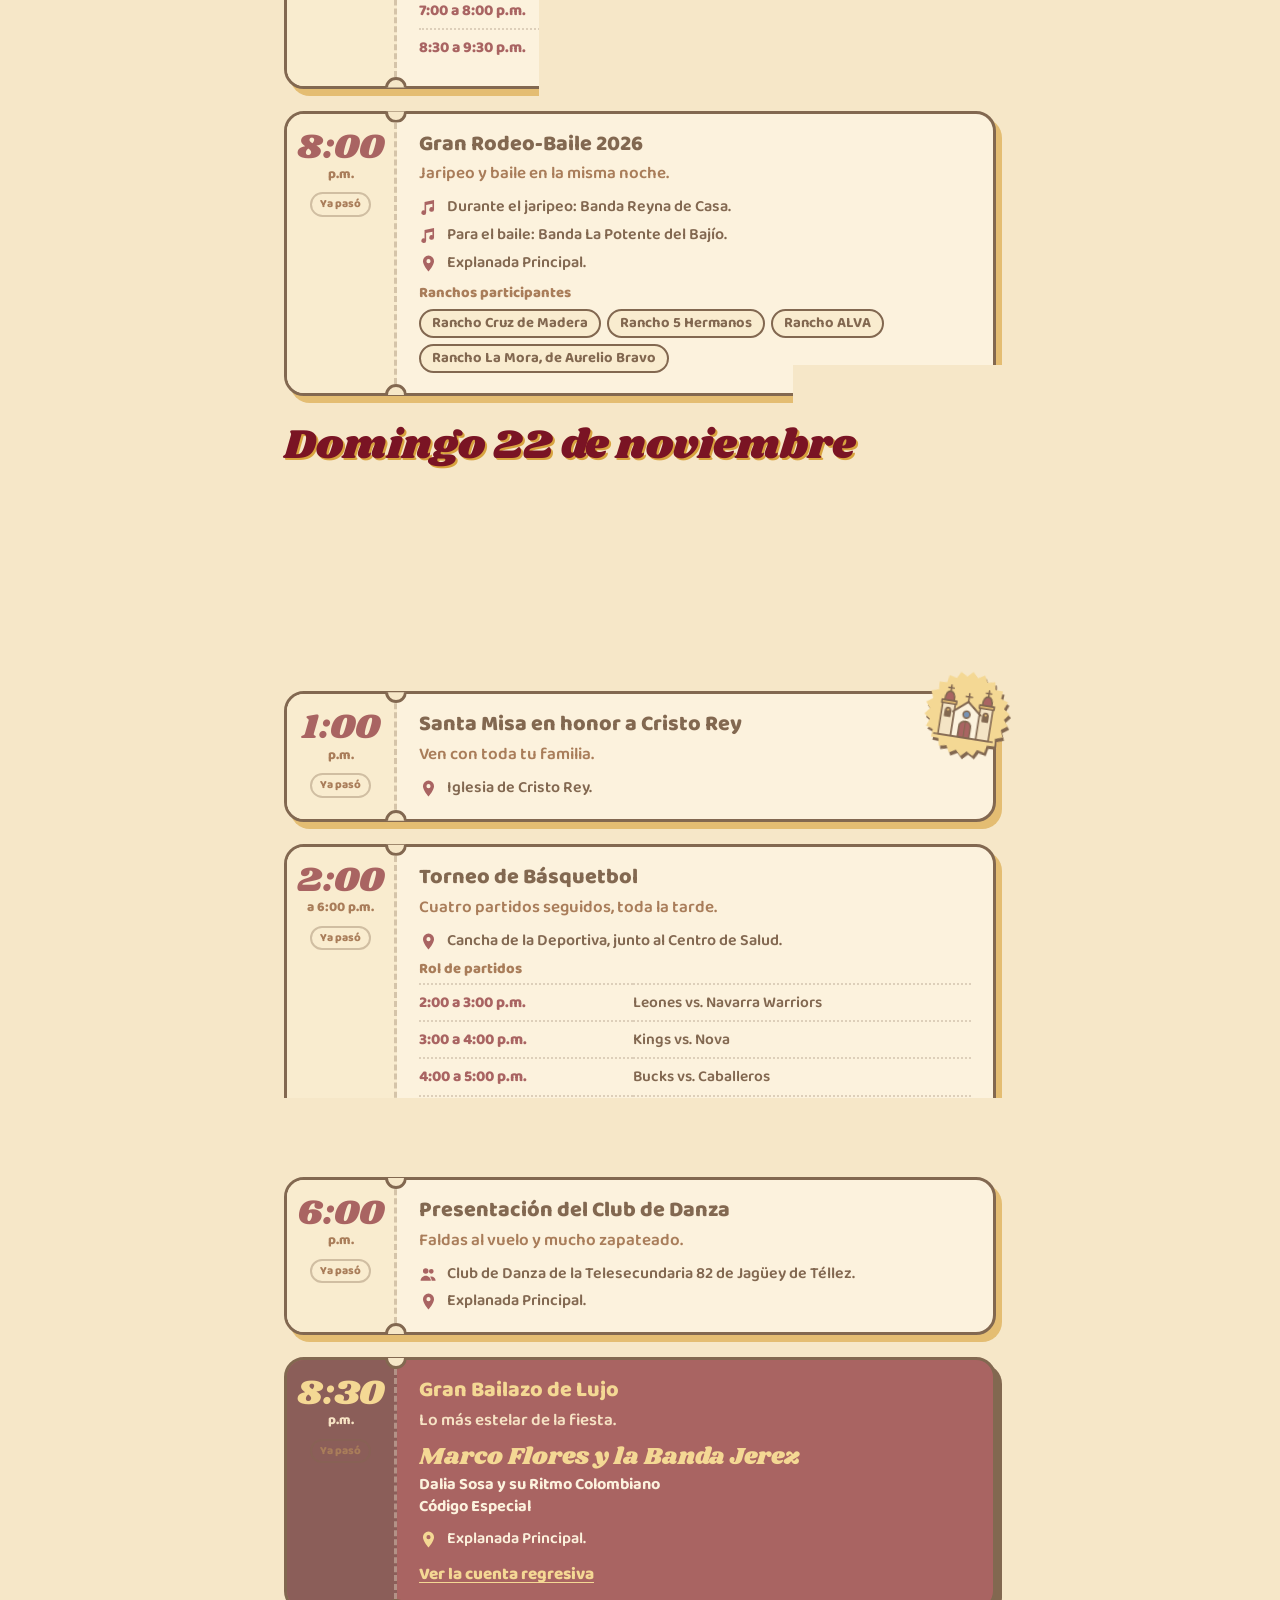
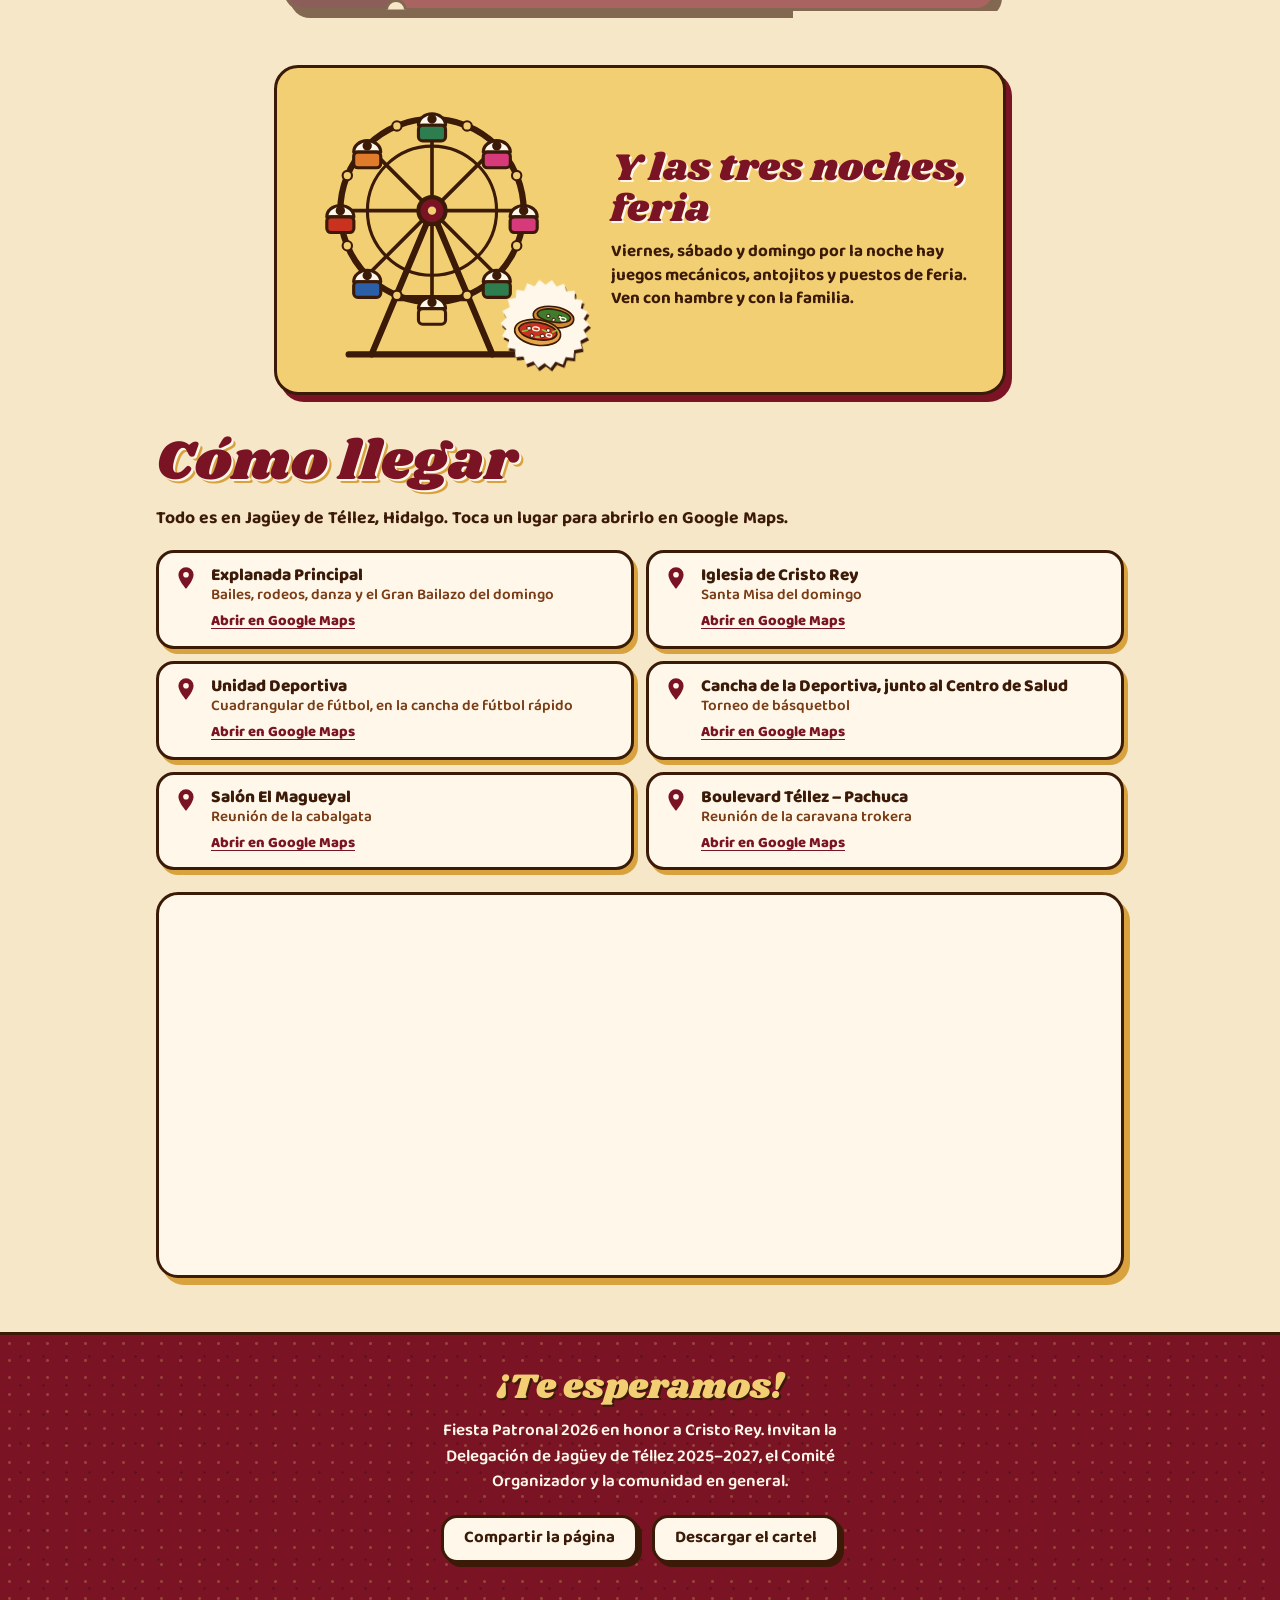
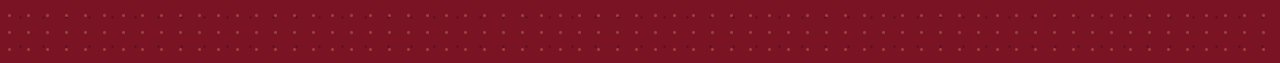
==== commit 85614c70: "Rueda de la fortuna grande y animada en la sección de feria Co-Authored-By: Claude Fable 5.2 <norepl" ====
--- a/index.html
+++ b/index.html
@@ -34,7 +34,7 @@
 
   <link rel="preload" href="fonts/shrikhand-latin-400-normal.woff2" as="font" type="font/woff2" crossorigin>
   <link rel="preload" href="fonts/baloo-2-latin-700-normal.woff2" as="font" type="font/woff2" crossorigin>
-  <link rel="stylesheet" href="css/styles.css?v=3">
+  <link rel="stylesheet" href="css/styles.css?v=4">
 
   <script type="application/ld+json">
   {
@@ -317,11 +317,21 @@
 
 <section class="feria" aria-labelledby="feria-titulo">
   <div class="feria__arte" aria-hidden="true">
-    <div class="feria__sticker feria__sticker--1">
-      <svg class="feria__sello" viewBox="0 0 120 120"><use href="#i-sello"/></svg>
-      <svg class="feria__dibujo feria__rueda" viewBox="0 0 120 120"><use href="#i-rueda"/></svg>
-    </div>
-    <div class="feria__sticker feria__sticker--2">
+    <svg class="rueda" viewBox="0 0 240 262" aria-hidden="true">
+      <g fill="none" stroke="#3B1A08" stroke-width="6" stroke-linecap="round" stroke-linejoin="round">
+        <path d="M120 112L62 250M120 112L178 250"/><path d="M40 250h160"/><path d="M86 196h68"/>
+      </g>
+      <g class="rueda__gira">
+        <circle cx="120" cy="112" r="88" fill="none" stroke="#3B1A08" stroke-width="6"/>
+        <circle cx="120" cy="112" r="62" fill="none" stroke="#3B1A08" stroke-width="3"/>
+        <g stroke="#3B1A08" stroke-width="3.5" stroke-linecap="round"><path d="M120 112L208.0 112.0"/><path d="M120 112L182.2 174.2"/><path d="M120 112L120.0 200.0"/><path d="M120 112L57.8 174.2"/><path d="M120 112L32.0 112.0"/><path d="M120 112L57.8 49.8"/><path d="M120 112L120.0 24.0"/><path d="M120 112L182.2 49.8"/></g>
+        <g fill="#F3CF74" stroke="#3B1A08" stroke-width="2"><circle cx="201.3" cy="145.7" r="4.5"/><circle cx="153.7" cy="193.3" r="4.5"/><circle cx="86.3" cy="193.3" r="4.5"/><circle cx="38.7" cy="145.7" r="4.5"/><circle cx="38.7" cy="78.3" r="4.5"/><circle cx="86.3" cy="30.7" r="4.5"/><circle cx="153.7" cy="30.7" r="4.5"/><circle cx="201.3" cy="78.3" r="4.5"/></g>
+        <g stroke="#3B1A08" stroke-width="3" stroke-linejoin="round"><g transform="translate(208.0 112.0)"><g class="rueda__cab"><path d="M-13 6a13 11 0 0 1 26 0z" fill="#FFF8EA"/><rect x="-13" y="6" width="26" height="15" rx="4" fill="#D63A7A"/><circle cx="0" cy="0" r="3" fill="#3B1A08"/></g></g><g transform="translate(182.2 174.2)"><g class="rueda__cab"><path d="M-13 6a13 11 0 0 1 26 0z" fill="#FFF8EA"/><rect x="-13" y="6" width="26" height="15" rx="4" fill="#2E7D4F"/><circle cx="0" cy="0" r="3" fill="#3B1A08"/></g></g><g transform="translate(120.0 200.0)"><g class="rueda__cab"><path d="M-13 6a13 11 0 0 1 26 0z" fill="#FFF8EA"/><rect x="-13" y="6" width="26" height="15" rx="4" fill="#F3CF74"/><circle cx="0" cy="0" r="3" fill="#3B1A08"/></g></g><g transform="translate(57.8 174.2)"><g class="rueda__cab"><path d="M-13 6a13 11 0 0 1 26 0z" fill="#FFF8EA"/><rect x="-13" y="6" width="26" height="15" rx="4" fill="#2B5FA8"/><circle cx="0" cy="0" r="3" fill="#3B1A08"/></g></g><g transform="translate(32.0 112.0)"><g class="rueda__cab"><path d="M-13 6a13 11 0 0 1 26 0z" fill="#FFF8EA"/><rect x="-13" y="6" width="26" height="15" rx="4" fill="#C8321E"/><circle cx="0" cy="0" r="3" fill="#3B1A08"/></g></g><g transform="translate(57.8 49.8)"><g class="rueda__cab"><path d="M-13 6a13 11 0 0 1 26 0z" fill="#FFF8EA"/><rect x="-13" y="6" width="26" height="15" rx="4" fill="#E07B2C"/><circle cx="0" cy="0" r="3" fill="#3B1A08"/></g></g><g transform="translate(120.0 24.0)"><g class="rueda__cab"><path d="M-13 6a13 11 0 0 1 26 0z" fill="#FFF8EA"/><rect x="-13" y="6" width="26" height="15" rx="4" fill="#2E7D4F"/><circle cx="0" cy="0" r="3" fill="#3B1A08"/></g></g><g transform="translate(182.2 49.8)"><g class="rueda__cab"><path d="M-13 6a13 11 0 0 1 26 0z" fill="#FFF8EA"/><rect x="-13" y="6" width="26" height="15" rx="4" fill="#D63A7A"/><circle cx="0" cy="0" r="3" fill="#3B1A08"/></g></g></g>
+      </g>
+      <circle cx="120" cy="112" r="13" fill="#7A1424" stroke="#3B1A08" stroke-width="4"/>
+      <circle cx="120" cy="112" r="4" fill="#F3CF74"/>
+    </svg>
+    <div class="feria__sticker">
       <svg class="feria__sello" viewBox="0 0 120 120"><use href="#i-sello"/></svg>
       <svg class="feria__dibujo" viewBox="0 0 120 120"><use href="#i-chalupa"/></svg>
     </div>
--- a/css/styles.css
+++ b/css/styles.css
@@ -446,21 +446,29 @@
 /* ---------- Feria ---------- */
 
 .feria {
-  display: grid; grid-template-columns: auto minmax(0, 1fr); gap: 18px; align-items: center;
-  max-width: 732px; margin: 34px 14px 0; padding: 18px 18px 20px;
+  max-width: 732px; margin: 34px 14px 0; padding: 22px 18px 22px;
   background: var(--oro-claro);
   border: var(--borde); border-radius: 24px;
   box-shadow: 6px 7px 0 var(--vino);
-}
-.feria__arte { display: grid; gap: 4px; }
-.feria__sticker { position: relative; width: 84px; height: 84px; }
-.feria__sticker--1 { rotate: -6deg; }
-.feria__sticker--2 { rotate: 7deg; margin-left: 14px; }
+  text-align: center;
+}
+.feria__arte { position: relative; width: min(64vw, 250px); margin: 0 auto 10px; }
+.rueda { width: 100%; height: auto; overflow: visible; }
+.feria__sticker { position: absolute; right: -34px; bottom: -4px; width: 92px; height: 92px; rotate: 9deg; }
 .feria__sello { position: absolute; inset: 0; width: 100%; height: 100%; fill: var(--crema); filter: drop-shadow(2px 3px 0 var(--cacao)); }
 .feria__dibujo { position: absolute; inset: 14%; width: 72%; height: 72%; }
-.feria__titulo { margin: 0; font: 400 clamp(1.6rem, 6.6vw, 2.1rem)/1.08 var(--display); color: var(--vino); text-shadow: .045em .045em 0 var(--crema); }
-.feria__texto { margin: 8px 0 0; font-weight: 700; line-height: 1.4; }
-@media (min-width: 790px) { .feria { margin-inline: auto; } .feria__arte { grid-auto-flow: column; } .feria__sticker { width: 100px; height: 100px; } .feria__sticker--2 { margin-left: 0; } }
+.feria__titulo { margin: 0; font: 400 clamp(1.7rem, 7.4vw, 2.4rem)/1.08 var(--display); color: var(--vino); text-shadow: .045em .045em 0 var(--crema); }
+.feria__texto { margin: 8px auto 0; max-width: 36ch; font-weight: 700; line-height: 1.4; }
+@media (prefers-reduced-motion: no-preference) {
+  .rueda__gira { transform-origin: 120px 112px; animation: girar 26s linear infinite; }
+  .rueda__cab { transform-box: fill-box; transform-origin: 50% 0; animation: girar 26s linear infinite reverse; }
+}
+@keyframes girar { to { transform: rotate(360deg); } }
+@media (min-width: 790px) {
+  .feria { display: grid; grid-template-columns: 250px minmax(0, 1fr); gap: 54px; align-items: center; margin-inline: auto; padding: 26px 30px; text-align: left; }
+  .feria__arte { width: 250px; margin: 0; }
+  .feria__texto { margin-left: 0; }
+}
 
 /* ---------- Cómo llegar ---------- */
 
